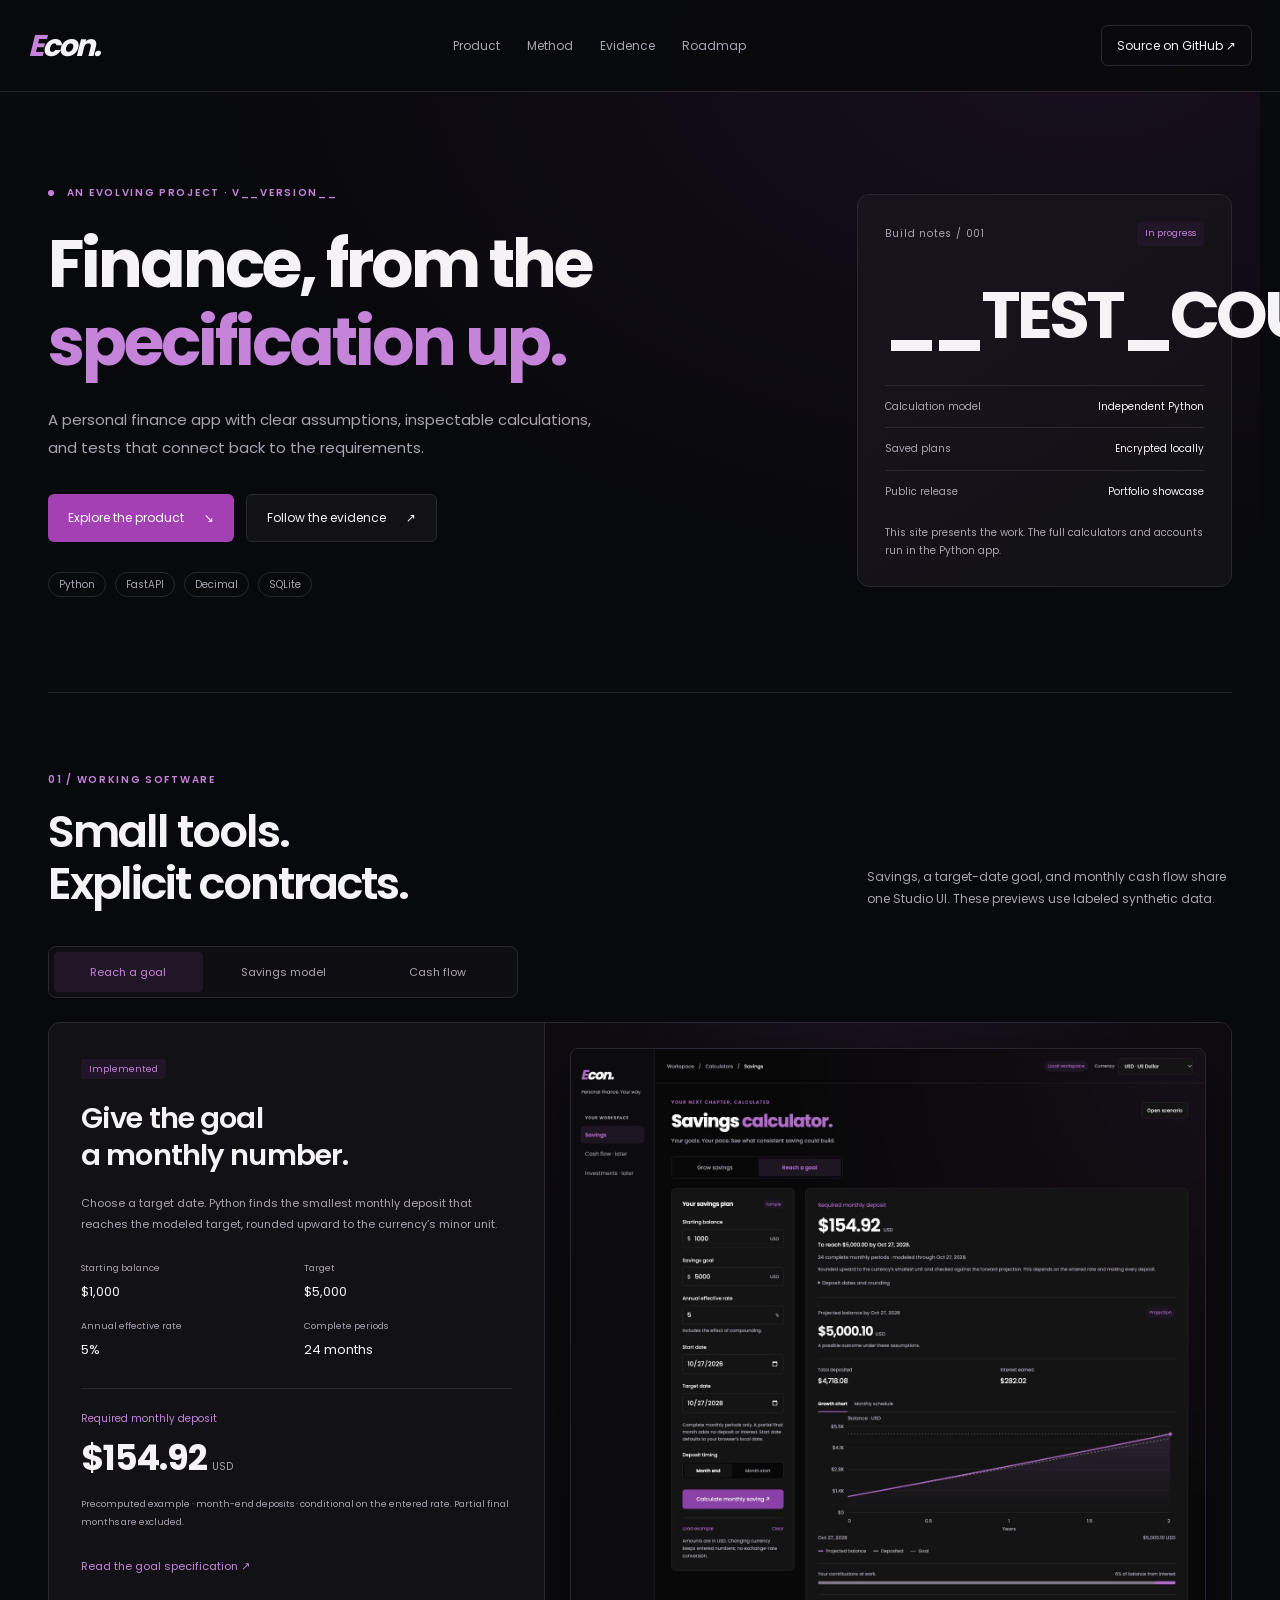
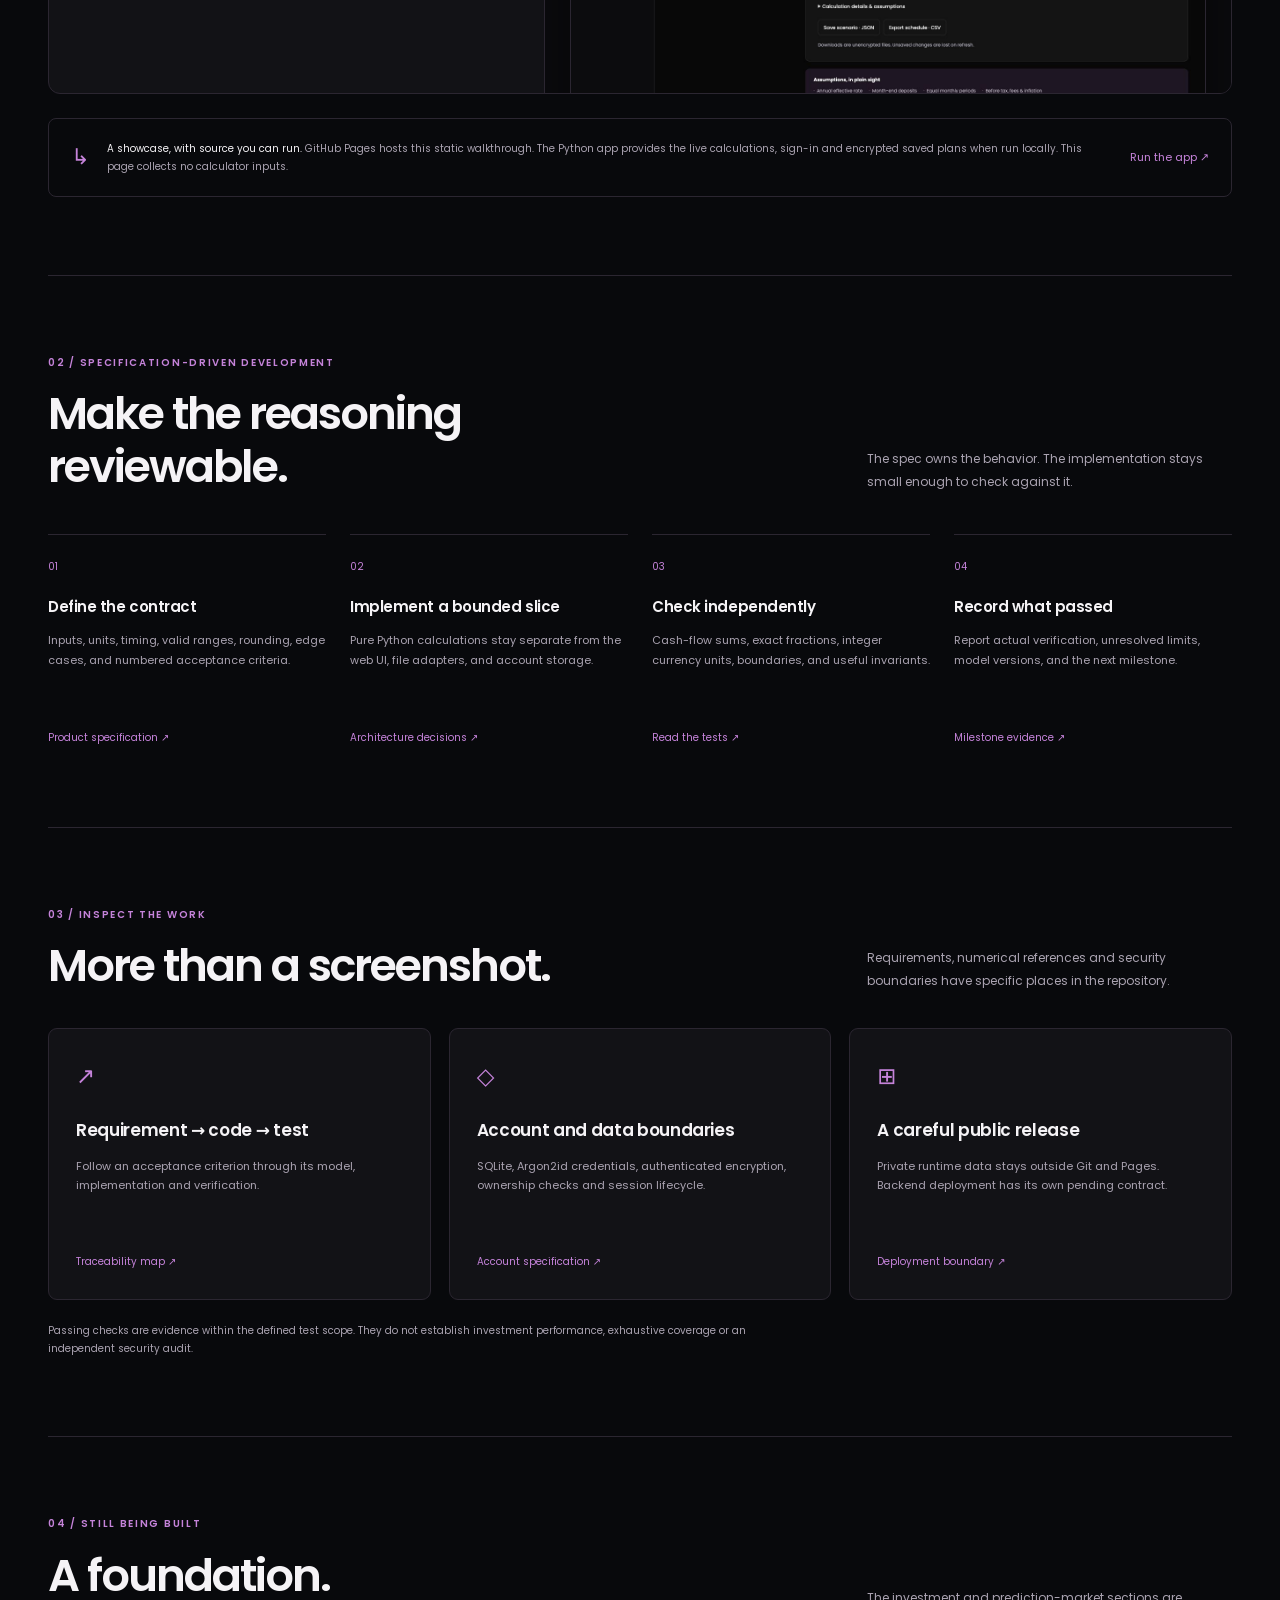
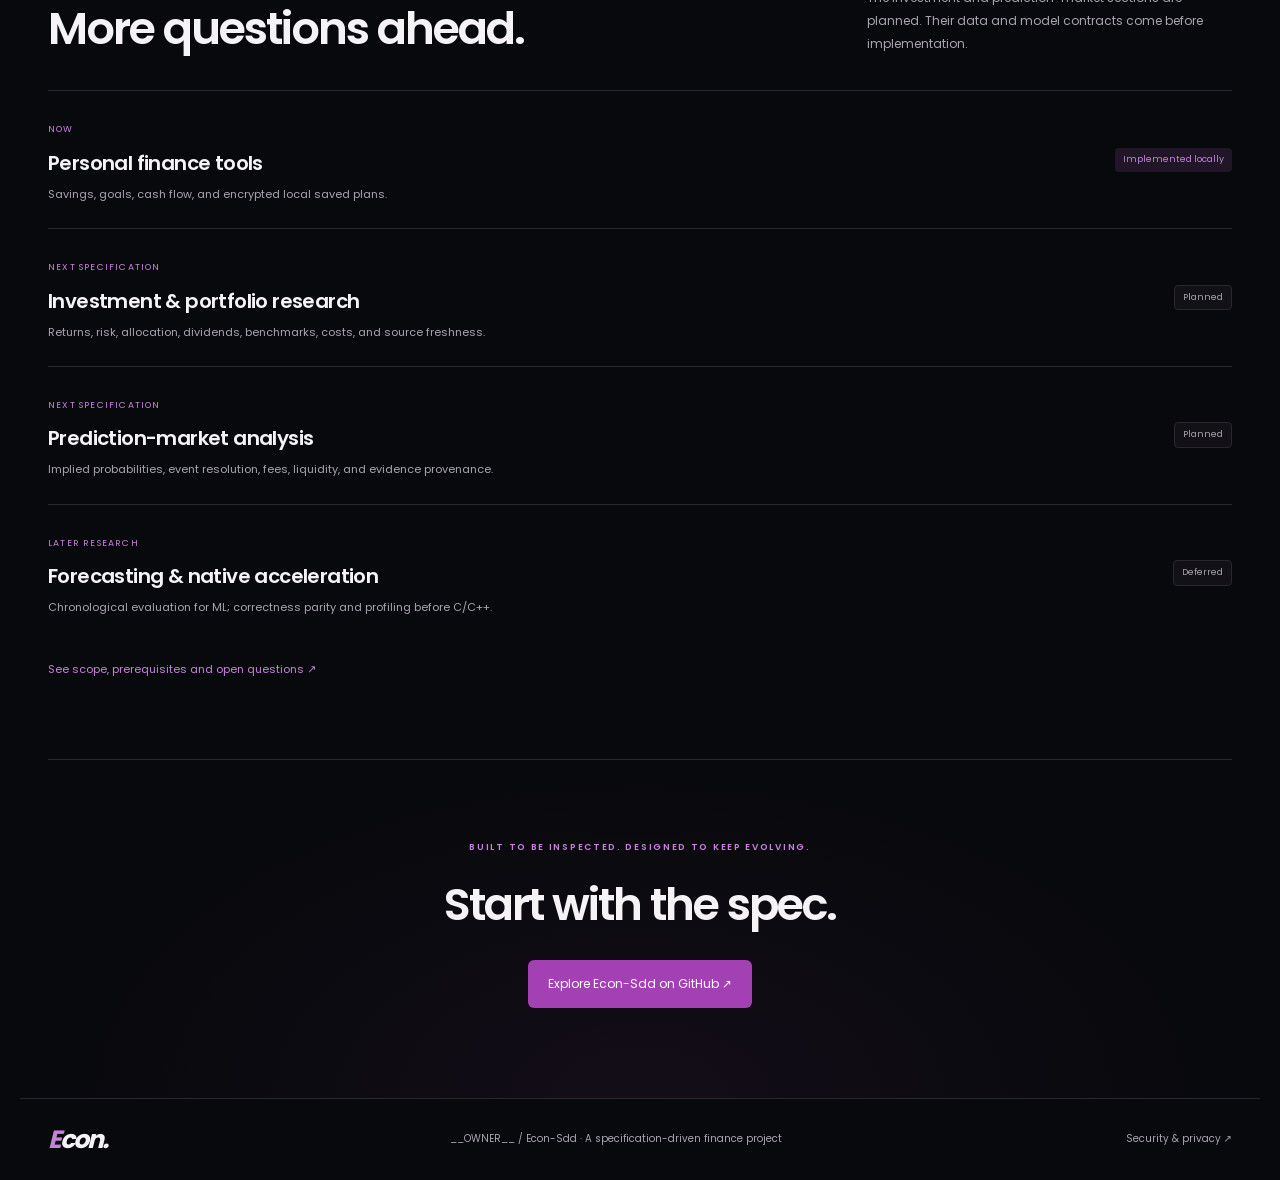
==== site/index.html @ fbc5bfc4 "Publish specification-driven finance app and Pages showcase" ====
<!doctype html>
<html lang="en">
<head>
<meta charset="utf-8"><meta name="viewport" content="width=device-width,initial-scale=1">
<meta name="description" content="Econ: a Python finance app built through specifications, independently checked calculations, and tested implementation.">
<meta name="theme-color" content="#08090c"><title>Econ · Finance, from the specification up</title>
<link rel="icon" href="assets/icon.svg" type="image/svg+xml"><link rel="stylesheet" href="assets/styles.css"><script src="assets/showcase.js" defer></script>
</head>
<body>
<a class="skip" href="#main">Skip to content</a>
<header class="topbar"><a class="brand" href="#" aria-label="Econ home"><span>E</span>con.</a><nav aria-label="Main navigation"><a href="#product">Product</a><a href="#method">Method</a><a href="#evidence">Evidence</a><a href="#roadmap">Roadmap</a></nav><a class="source-link" href="__REPOSITORY_URL__">Source on GitHub <span aria-hidden="true">↗</span></a></header>
<main id="main">
<section class="hero" aria-labelledby="hero-title"><div class="hero-copy"><p class="eyebrow"><span class="live-dot" aria-hidden="true"></span> An evolving project · v__VERSION__</p><h1>Finance, from the<br><em>specification up.</em></h1><p class="intro">A personal finance app with clear assumptions, inspectable calculations, and tests that connect back to the requirements.</p><div class="hero-actions"><a class="button primary" href="#product">Explore the product <span aria-hidden="true">↘</span></a><a class="button secondary" href="__REPOSITORY_URL__/blob/main/docs/traceability.md">Follow the evidence <span aria-hidden="true">↗</span></a></div><div class="stack" aria-label="Technology stack"><span>Python</span><span>FastAPI</span><span>Decimal</span><span>SQLite</span></div></div><aside class="build-card" aria-label="Build overview"><div class="card-top"><span class="small-label">Build notes / 001</span><span class="tag">In progress</span></div><div class="build-stat"><strong>__TEST_COUNT__</strong><span>passing checks<br>in this build</span></div><div class="build-line"><span>Calculation model</span><strong>Independent Python</strong></div><div class="build-line"><span>Saved plans</span><strong>Encrypted locally</strong></div><div class="build-line"><span>Public release</span><strong>Portfolio showcase</strong></div><p>This site presents the work. The full calculators and accounts run in the Python app.</p></aside></section>
<section id="product" class="section product" aria-labelledby="product-title"><div class="section-heading"><div><p class="eyebrow">01 / Working software</p><h2 id="product-title">Small tools.<br>Explicit contracts.</h2></div><p>Savings, a target-date goal, and monthly cash flow share one Studio UI. These previews use labeled synthetic data.</p></div><div class="product-tabs" role="tablist" aria-label="Calculator previews"><button role="tab" id="tab-goal" aria-selected="true" aria-controls="panel-goal" tabindex="0">Reach a goal</button><button role="tab" id="tab-savings" aria-selected="false" aria-controls="panel-savings" tabindex="-1">Savings model</button><button role="tab" id="tab-cash" aria-selected="false" aria-controls="panel-cash" tabindex="-1">Cash flow</button></div>
<div class="preview-panel" id="panel-goal" role="tabpanel" aria-labelledby="tab-goal"><div class="preview-copy"><span class="tag">Implemented</span><h3>Give the goal<br>a monthly number.</h3><p>Choose a target date. Python finds the smallest monthly deposit that reaches the modeled target, rounded upward to the currency’s minor unit.</p><dl class="example-grid"><div><dt>Starting balance</dt><dd>$1,000</dd></div><div><dt>Target</dt><dd>$5,000</dd></div><div><dt>Annual effective rate</dt><dd>5%</dd></div><div><dt>Complete periods</dt><dd>24 months</dd></div></dl><div class="example-result"><span>Required monthly deposit</span><strong>$154.92 <small>USD</small></strong></div><p class="caption">Precomputed example · month-end deposits · conditional on the entered rate. Partial final months are excluded.</p><a class="text-link" href="__REPOSITORY_URL__/blob/main/docs/goal-spec.md">Read the goal specification ↗</a></div><a class="preview-image" href="assets/goal.png" aria-label="Open the full savings goal screenshot"><img src="assets/goal.png" alt="The implemented Studio savings-goal calculator showing a synthetic $5,000 target and $154.92 monthly deposit" width="1440" height="1574" fetchpriority="high"></a></div>
<div class="preview-panel" id="panel-savings" role="tabpanel" aria-labelledby="tab-savings" hidden><div class="preview-copy"><span class="tag">Implemented</span><h3>The arithmetic<br>comes first.</h3><p>Starting capital and fixed monthly deposits grow under an explicit annual-effective rate convention. Timing, currency precision, and rounding are part of the contract.</p><dl class="example-grid"><div><dt>Starting balance</dt><dd>$1,000</dd></div><div><dt>Monthly deposit</dt><dd>$100</dd></div><div><dt>Annual effective rate</dt><dd>5%</dd></div><div><dt>Duration</dt><dd>12 months</dd></div></dl><div class="example-result"><span>Modeled ending balance</span><strong>$2,277.26 <small>USD</small></strong></div><p class="caption">Precomputed example · month-end deposits · before tax, fees and inflation. An independent cash-flow sum checks the result.</p><a class="text-link" href="__REPOSITORY_URL__/blob/main/docs/math-spec.md">Inspect the model and references ↗</a></div><div class="formula-card" aria-label="Savings model walkthrough"><p class="small-label">SAV-M01 / Annual effective rate</p><div class="formula">i = (1 + R/100)<sup>1/12</sup> − 1</div><p>Convert the annual rate to an effective monthly rate.</p><div class="formula">B<sub>m</sub> = B<sub>m−1</sub>(1 + i) + C</div><p>Accrue interest, then add a month-end contribution.</p><div class="formula-details"><span>Opening balance → monthly accrual → deposit → closing balance</span><strong>Decimal arithmetic · local precision context</strong></div></div></div>
<div class="preview-panel" id="panel-cash" role="tabpanel" aria-labelledby="tab-cash" hidden><div class="preview-copy"><span class="tag">Implemented</span><h3>See what comes in.<br>Know what is left.</h3><p>Editable monthly categories make income, spending, and the surplus or shortfall visible together. Transfers between your own accounts are excluded.</p><dl class="example-grid"><div><dt>Monthly income</dt><dd>$4,500</dd></div><div><dt>Monthly expenses</dt><dd>$3,000</dd></div></dl><div class="example-result"><span>Left before savings allocations</span><strong>$1,500.00 <small>USD</small></strong></div><p class="caption">Precomputed example · monthly totals · no daily cash timing. Zero income leaves the spending ratio undefined.</p><a class="text-link" href="__REPOSITORY_URL__/blob/main/docs/cash-flow-spec.md">Read the cash flow contract ↗</a></div><a class="preview-image" href="assets/cash-flow.png" aria-label="Open the full cash flow screenshot"><img src="assets/cash-flow.png" alt="The working cash flow calculator with synthetic income, expense categories and a $1,500 monthly surplus" width="1440" height="1430" loading="lazy"></a></div>
<div class="site-boundary"><span aria-hidden="true">↳</span><p><strong>A showcase, with source you can run.</strong> GitHub Pages hosts this static walkthrough. The Python app provides the live calculations, sign-in and encrypted saved plans when run locally. This page collects no calculator inputs.</p><a href="__REPOSITORY_URL__#run-locally">Run the app ↗</a></div></section>
<section id="method" class="section" aria-labelledby="method-title"><div class="section-heading"><div><p class="eyebrow">02 / Specification-driven development</p><h2 id="method-title">Make the reasoning<br>reviewable.</h2></div><p>The spec owns the behavior. The implementation stays small enough to check against it.</p></div><ol class="method-grid"><li><span>01</span><h3>Define the contract</h3><p>Inputs, units, timing, valid ranges, rounding, edge cases, and numbered acceptance criteria.</p><a href="__REPOSITORY_URL__/blob/main/docs/product-spec.md">Product specification ↗</a></li><li><span>02</span><h3>Implement a bounded slice</h3><p>Pure Python calculations stay separate from the web UI, file adapters, and account storage.</p><a href="__REPOSITORY_URL__/blob/main/docs/architecture.md">Architecture decisions ↗</a></li><li><span>03</span><h3>Check independently</h3><p>Cash-flow sums, exact fractions, integer currency units, boundaries, and useful invariants.</p><a href="__REPOSITORY_URL__/tree/main/tests">Read the tests ↗</a></li><li><span>04</span><h3>Record what passed</h3><p>Report actual verification, unresolved limits, model versions, and the next milestone.</p><a href="__REPOSITORY_URL__/blob/main/docs/plan.md">Milestone evidence ↗</a></li></ol></section>
<section id="evidence" class="section evidence" aria-labelledby="evidence-title"><div class="section-heading"><div><p class="eyebrow">03 / Inspect the work</p><h2 id="evidence-title">More than a screenshot.</h2></div><p>Requirements, numerical references and security boundaries have specific places in the repository.</p></div><div class="evidence-grid"><a href="__REPOSITORY_URL__/blob/main/docs/traceability.md"><span class="evidence-icon">↗</span><h3>Requirement → code → test</h3><p>Follow an acceptance criterion through its model, implementation and verification.</p><span class="text-link">Traceability map ↗</span></a><a href="__REPOSITORY_URL__/blob/main/docs/account-spec.md"><span class="evidence-icon">◇</span><h3>Account and data boundaries</h3><p>SQLite, Argon2id credentials, authenticated encryption, ownership checks and session lifecycle.</p><span class="text-link">Account specification ↗</span></a><a href="__REPOSITORY_URL__/blob/main/docs/deployment.md"><span class="evidence-icon">⊞</span><h3>A careful public release</h3><p>Private runtime data stays outside Git and Pages. Backend deployment has its own pending contract.</p><span class="text-link">Deployment boundary ↗</span></a></div><p class="evidence-note">Passing checks are evidence within the defined test scope. They do not establish investment performance, exhaustive coverage or an independent security audit.</p></section>
<section id="roadmap" class="section" aria-labelledby="roadmap-title"><div class="section-heading"><div><p class="eyebrow">04 / Still being built</p><h2 id="roadmap-title">A foundation.<br>More questions ahead.</h2></div><p>The investment and prediction-market sections are planned. Their data and model contracts come before implementation.</p></div><div class="roadmap"><article><div><span class="phase">Now</span><h3>Personal finance tools</h3><p>Savings, goals, cash flow, and encrypted local saved plans.</p></div><span class="tag">Implemented locally</span></article><article><div><span class="phase">Next specification</span><h3>Investment & portfolio research</h3><p>Returns, risk, allocation, dividends, benchmarks, costs, and source freshness.</p></div><span class="tag planned">Planned</span></article><article><div><span class="phase">Next specification</span><h3>Prediction-market analysis</h3><p>Implied probabilities, event resolution, fees, liquidity, and evidence provenance.</p></div><span class="tag planned">Planned</span></article><article><div><span class="phase">Later research</span><h3>Forecasting & native acceleration</h3><p>Chronological evaluation for ML; correctness parity and profiling before C/C++.</p></div><span class="tag planned">Deferred</span></article></div><a class="text-link roadmap-link" href="__REPOSITORY_URL__/blob/main/docs/roadmap.md">See scope, prerequisites and open questions ↗</a></section>
<section class="closing"><p class="eyebrow">Built to be inspected. Designed to keep evolving.</p><h2>Start with the spec.</h2><a class="button primary" href="__REPOSITORY_URL__">Explore Econ-Sdd on GitHub ↗</a></section>
</main><footer><a class="brand" href="#"><span>E</span>con.</a><p>__OWNER__ / Econ-Sdd · A specification-driven finance project</p><a href="__REPOSITORY_URL__/blob/main/SECURITY.md">Security & privacy ↗</a></footer>
</body></html>
---- site/assets/styles.css ----
@font-face{font-family:Poppins;src:url('fonts/Poppins-400.ttf') format('truetype');font-weight:400;font-display:swap}@font-face{font-family:Poppins;src:url('fonts/Poppins-600.ttf') format('truetype');font-weight:600;font-display:swap}@font-face{font-family:Poppins;src:url('fonts/Poppins-700.ttf') format('truetype');font-weight:700;font-display:swap}
:root{color-scheme:dark;--bg:#08090c;--panel:#121216;--ink:#f5f3f6;--muted:#aaa3b1;--line:#2b2631;--accent:#c583da;--soft:#211627;--action:#a240b4}*{box-sizing:border-box}html{scroll-behavior:smooth;scroll-padding-top:100px}body{margin:0;background:var(--bg);color:var(--ink);font-family:Poppins,system-ui,sans-serif;font-size:14px;line-height:1.75}a{color:inherit;text-decoration:none}button{font:inherit}a:focus-visible,button:focus-visible{outline:3px solid var(--accent);outline-offset:6px}button,a{touch-action:manipulation}.skip{position:absolute;left:15px;top:-100px;background:var(--accent);color:#120d15;padding:10px;z-index:9}.skip:focus{top:12px}h1,h2,h3,p{margin-top:0}h1,h2,h3{line-height:1.18;letter-spacing:-.045em}h1{font-size:clamp(45px,5.2vw,76px);margin-bottom:24px;max-width:820px}h1 em{font-style:normal;color:var(--accent)}h2{font-size:clamp(34px,3.5vw,48px);margin-bottom:0;font-weight:600}h3{font-size:22px;font-weight:600;letter-spacing:-.03em}.topbar{height:92px;padding:0 max(28px,calc((100vw - 1240px)/2));display:flex;align-items:center;justify-content:space-between;gap:30px;border-bottom:1px solid var(--line);background:#08090ce8}.brand{font-size:30px;font-weight:700;letter-spacing:-2px;font-style:italic;line-height:1}.brand>span{color:var(--accent)}nav{display:flex;gap:27px;font-size:12px;color:var(--muted)}nav a:hover,.text-link:hover,.source-link:hover{color:var(--accent)}.source-link{font-size:12px;border:1px solid var(--line);padding:9px 15px;border-radius:7px;white-space:nowrap}main,footer{max-width:1240px;margin:auto}main{padding:0 28px}.hero{padding:92px 0 95px;display:grid;grid-template-columns:minmax(0,1.7fr) minmax(280px,.85fr);gap:60px;align-items:center;position:relative}.hero:before{content:'';position:absolute;inset:-100px -28px 0;z-index:-1;background:radial-gradient(ellipse at 86% 8%,#963da71c,transparent 60%)}.eyebrow{font-size:10px;font-weight:600;letter-spacing:1.7px;text-transform:uppercase;color:var(--accent);margin-bottom:23px}.live-dot{width:6px;height:6px;display:inline-block;background:var(--accent);border-radius:100%;margin-right:9px;vertical-align:middle}.intro{font-size:15px;color:var(--muted);max-width:575px;line-height:1.9;margin-bottom:31px}.hero-actions{display:flex;gap:12px;flex-wrap:wrap}.button{display:inline-flex;gap:20px;justify-content:space-between;align-items:center;border-radius:6px;padding:12px 20px;font-size:12px;min-height:48px}.primary{background:var(--action);color:#fff}.primary:hover{background:#b04bc1}.secondary{background:var(--panel);border:1px solid var(--line)}.stack{display:flex;gap:9px;flex-wrap:wrap;margin-top:30px}.stack span{font-size:10px;color:var(--muted);padding:3px 10px;border:1px solid var(--line);border-radius:20px}.build-card{background:linear-gradient(145deg,#18131c,var(--panel));border:1px solid var(--line);border-radius:12px;padding:27px}.card-top{display:flex;justify-content:space-between;gap:12px;align-items:center}.small-label{font-size:10px;letter-spacing:.8px;color:var(--muted)}.tag{font-size:9px;color:var(--accent);background:var(--soft);padding:4px 8px;border-radius:4px;white-space:nowrap}.build-stat{padding:30px 0;display:flex;gap:18px;align-items:center}.build-stat>strong{font-size:66px;letter-spacing:-4px;line-height:1.2}.build-stat>span{font-size:11px;color:var(--muted);line-height:1.8}.build-line{display:flex;justify-content:space-between;gap:12px;font-size:10px;border-top:1px solid var(--line);padding:12px 0}.build-line span{color:var(--muted)}.build-line strong{font-weight:400;text-align:right}.build-card>p{font-size:10px;color:var(--muted);margin:12px 0 0}.section{padding:78px 0;border-top:1px solid var(--line)}.section-heading{display:flex;justify-content:space-between;gap:40px;align-items:flex-end;margin-bottom:35px}.section-heading>.eyebrow{margin:0}.section-heading>p{max-width:365px;color:var(--muted);font-size:12px;margin:0;line-height:1.9}.section-heading .eyebrow{margin-bottom:17px}.product-tabs{display:flex;gap:6px;padding:5px;background:#0e0e12;border:1px solid var(--line);border-radius:8px;max-width:470px;margin-bottom:24px}.product-tabs button{flex:1;white-space:nowrap;background:none;border:0;color:var(--muted);font-size:11px;padding:10px 12px;border-radius:4px;cursor:pointer;min-height:40px}.product-tabs button[aria-selected=true]{background:var(--soft);color:var(--accent)}[hidden]{display:none!important}.preview-panel{display:grid;grid-template-columns:minmax(0,.9fr) minmax(0,1.25fr);border:1px solid var(--line);border-radius:12px;background:var(--panel);overflow:hidden}.preview-copy{padding:32px}.preview-copy>h3{font-size:29px;margin:20px 0 18px;line-height:1.3}.preview-copy>p{font-size:11px;color:var(--muted);line-height:1.9}.example-grid{display:grid;grid-template-columns:1fr 1fr;gap:16px;margin:26px 0}.example-grid dt{font-size:9px;color:var(--muted);margin-bottom:4px}.example-grid dd{font-size:13px;margin:0}.example-result{border-top:1px solid var(--line);padding-top:21px;margin-bottom:14px}.example-result>span{display:block;color:var(--accent);font-size:10px;margin-bottom:6px}.example-result strong{font-size:35px;letter-spacing:-1.2px;line-height:1.4}.example-result small{font-size:10px;color:var(--muted);font-weight:400;letter-spacing:0}.preview-copy .caption{font-size:9px;margin-bottom:22px}.text-link{font-size:11px;color:var(--accent)}.preview-image{display:flex;align-items:flex-start;justify-content:center;padding:25px 25px 0;background:radial-gradient(ellipse at 50% 0%,#7b368c20,transparent 85%),#0b0b0e;max-height:670px;overflow:hidden;border-left:1px solid var(--line)}.preview-image img{display:block;width:100%;height:auto;border:1px solid var(--line);border-radius:8px 8px 0 0;box-shadow:0 20px 60px #0008}.formula-card{align-self:stretch;padding:55px 35px;background:linear-gradient(160deg,#211627,#0c0d10);border-left:1px solid var(--line);display:flex;flex-direction:column;justify-content:center}.formula{font-family:ui-serif,Georgia,serif;font-size:30px;letter-spacing:-.5px;margin:28px 0 12px}.formula sup,.formula sub{font-size:17px}.formula-card>p{font-size:11px;color:var(--muted);max-width:310px}.formula-details{border-top:1px solid var(--line);margin-top:30px;padding-top:20px;font-size:10px;color:var(--muted)}.formula-details strong{display:block;color:var(--accent);font-weight:400;margin-top:10px}.site-boundary{display:flex;gap:18px;align-items:center;margin-top:24px;border:1px solid var(--line);border-radius:8px;padding:19px 22px}.site-boundary>span{font-size:22px;color:var(--accent)}.site-boundary p{font-size:10px;color:var(--muted);margin:0}.site-boundary p strong{color:var(--ink);font-weight:400}.site-boundary a{font-size:11px;color:var(--accent);white-space:nowrap;margin-left:auto}.method-grid{list-style:none;display:grid;grid-template-columns:repeat(4,minmax(0,1fr));gap:24px;padding:0;margin:40px 0 0}.method-grid li{border-top:1px solid var(--line);padding-top:18px}.method-grid li>span{font-size:10px;color:var(--accent)}.method-grid h3{font-size:15px;line-height:1.5;margin:18px 0 12px}.method-grid p{font-size:11px;color:var(--muted);line-height:1.85;min-height:83px}.method-grid a{font-size:10px;color:var(--accent)}.evidence-grid{display:grid;grid-template-columns:repeat(3,minmax(0,1fr));gap:18px}.evidence-grid>a{border:1px solid var(--line);background:var(--panel);border-radius:9px;padding:27px;transition:border-color .15s}.evidence-grid>a:hover{border-color:var(--accent)}.evidence-icon{font-size:23px;color:var(--accent)}.evidence-grid h3{font-size:17px;line-height:1.45;letter-spacing:-.02em;margin:22px 0 14px}.evidence-grid p{font-size:11px;color:var(--muted);min-height:80px}.evidence-grid .text-link{font-size:10px}.evidence-note{font-size:10px;color:var(--muted);line-height:1.8;margin:22px 0 0;max-width:700px}.roadmap article{display:flex;justify-content:space-between;gap:25px;align-items:center;border-top:1px solid var(--line);padding:24px 0}.phase{font-size:9px;text-transform:uppercase;letter-spacing:1.2px;color:var(--accent)}.roadmap h3{font-size:20px;margin:9px 0 8px;line-height:1.4}.roadmap p{font-size:11px;color:var(--muted);margin:0}.planned{color:var(--muted);background:var(--panel);border:1px solid var(--line)}.roadmap-link{display:inline-block;margin-top:19px}.closing{text-align:center;border-top:1px solid var(--line);padding:80px 0 90px;background:radial-gradient(ellipse at 50% 100%,#7d358f18,transparent 70%)}.closing h2{margin-bottom:28px}.closing .eyebrow{font-size:9px}footer{padding:28px;display:flex;align-items:center;justify-content:space-between;gap:20px;border-top:1px solid var(--line);font-size:10px;color:var(--muted)}footer .brand{font-size:25px;color:var(--ink)}footer p{margin:0}footer>a:last-child{font-size:10px}
@media(max-width:1000px){.hero{gap:28px;padding:70px 0}.hero-copy h1{font-size:54px}.build-card{padding:23px}.build-stat>strong{font-size:55px}.section{padding:60px 0}.method-grid{grid-template-columns:1fr 1fr;gap:30px}.method-grid p{min-height:0}.section-heading>p{max-width:300px}.preview-copy{padding:25px}.preview-image{padding:18px 18px 0}.preview-copy>h3{font-size:25px}.evidence-grid>a{padding:22px}.evidence-grid p{min-height:110px}nav{gap:18px}}
@media(max-width:720px){html{scroll-padding-top:25px}.topbar{height:auto;min-height:76px;flex-wrap:wrap;padding:20px;gap:20px}.brand{font-size:28px}.source-link{font-size:10px;margin-left:auto;padding:7px 12px}nav{order:3;width:100%;justify-content:space-between;gap:12px;font-size:11px}main{padding:0 20px}.hero{display:block;padding:57px 0}.hero-copy h1{font-size:46px;letter-spacing:-2px}.hero-copy .intro{font-size:13px}.hero-actions .button{font-size:11px;padding:12px 15px;gap:13px}.build-card{margin-top:40px;max-width:none}.build-stat{padding:22px 0}.build-stat>strong{font-size:58px}.build-line{font-size:11px}.build-card>p{font-size:11px}.section{padding:51px 0}.section-heading{display:block;margin-bottom:28px}.section-heading h2{font-size:34px}.section-heading>p{max-width:none;margin-top:22px;font-size:12px}.eyebrow{font-size:9px}.preview-panel{display:block}.preview-copy{padding:25px}.preview-copy>h3{font-size:29px}.preview-copy>p{font-size:12px}.preview-copy .caption{font-size:10px}.example-grid dt{font-size:10px}.example-grid dd{font-size:14px}.example-result strong{font-size:37px}.text-link{font-size:12px}.preview-image{border-left:0;border-top:1px solid var(--line);max-height:430px;padding:18px 18px 0}.formula-card{border-left:0;border-top:1px solid var(--line);padding:25px}.formula{font-size:28px}.site-boundary{flex-wrap:wrap;gap:10px;padding:18px}.site-boundary p{flex:1;min-width:210px;font-size:11px}.site-boundary a{margin:5px 0 0 28px;min-height:32px}.method-grid{gap:24px 20px}.method-grid h3{font-size:15px;min-height:45px}.method-grid p{font-size:11px}.method-grid a{font-size:10px}.evidence-grid{display:block}.evidence-grid>a{display:block;margin-bottom:15px;padding:23px}.evidence-grid p{min-height:0;font-size:12px}.evidence-grid h3{font-size:19px;margin-top:17px}.evidence-grid .text-link{font-size:11px}.evidence-note{font-size:10px}.roadmap article{align-items:flex-start;gap:14px}.roadmap article .tag{font-size:8px;margin-top:3px}.roadmap h3{font-size:18px}.roadmap p{font-size:11px}.roadmap article>div{min-width:0}.roadmap-link{font-size:11px}.closing{padding:60px 0}.closing h2{font-size:36px}footer{padding:25px 20px;flex-wrap:wrap;gap:18px}footer p{order:3;width:100%;font-size:9px}footer>a:last-child{margin-left:auto;font-size:10px}}
@media(prefers-reduced-motion:reduce){html{scroll-behavior:auto}*{transition:none!important}}
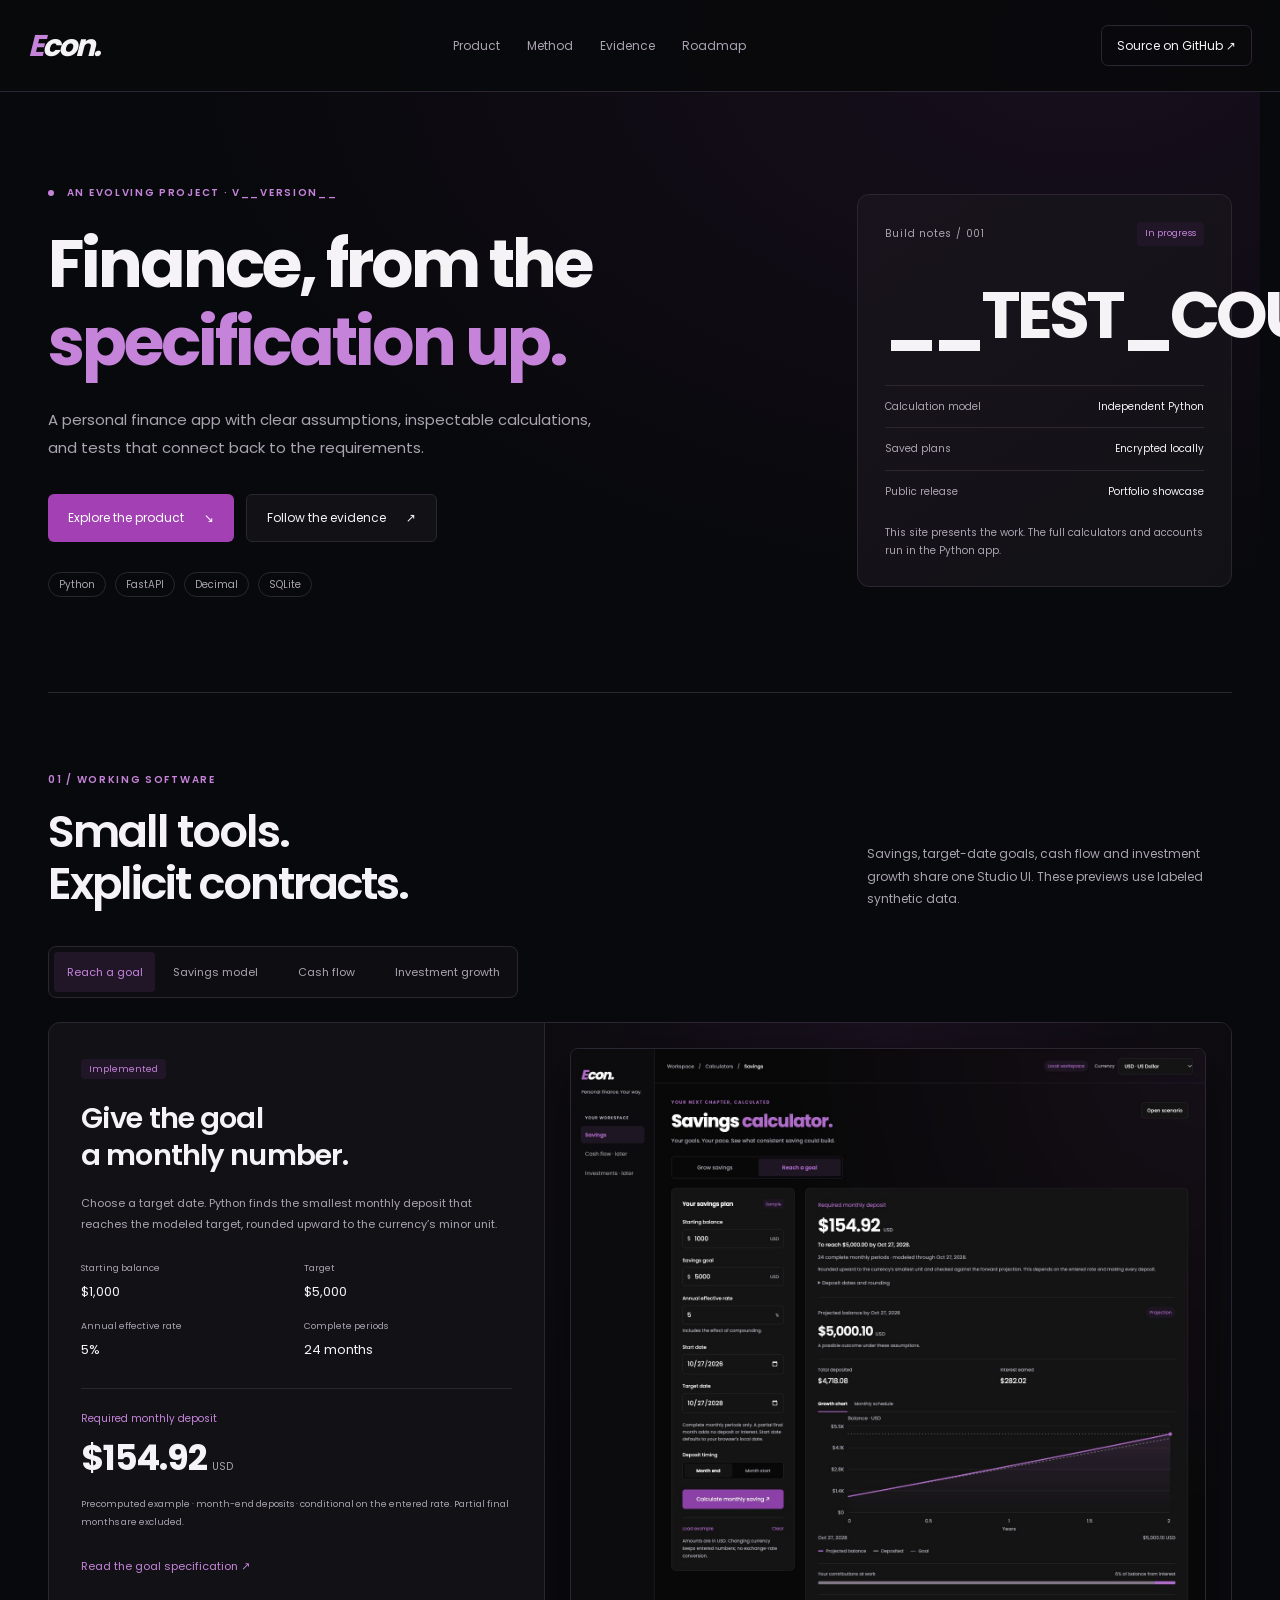
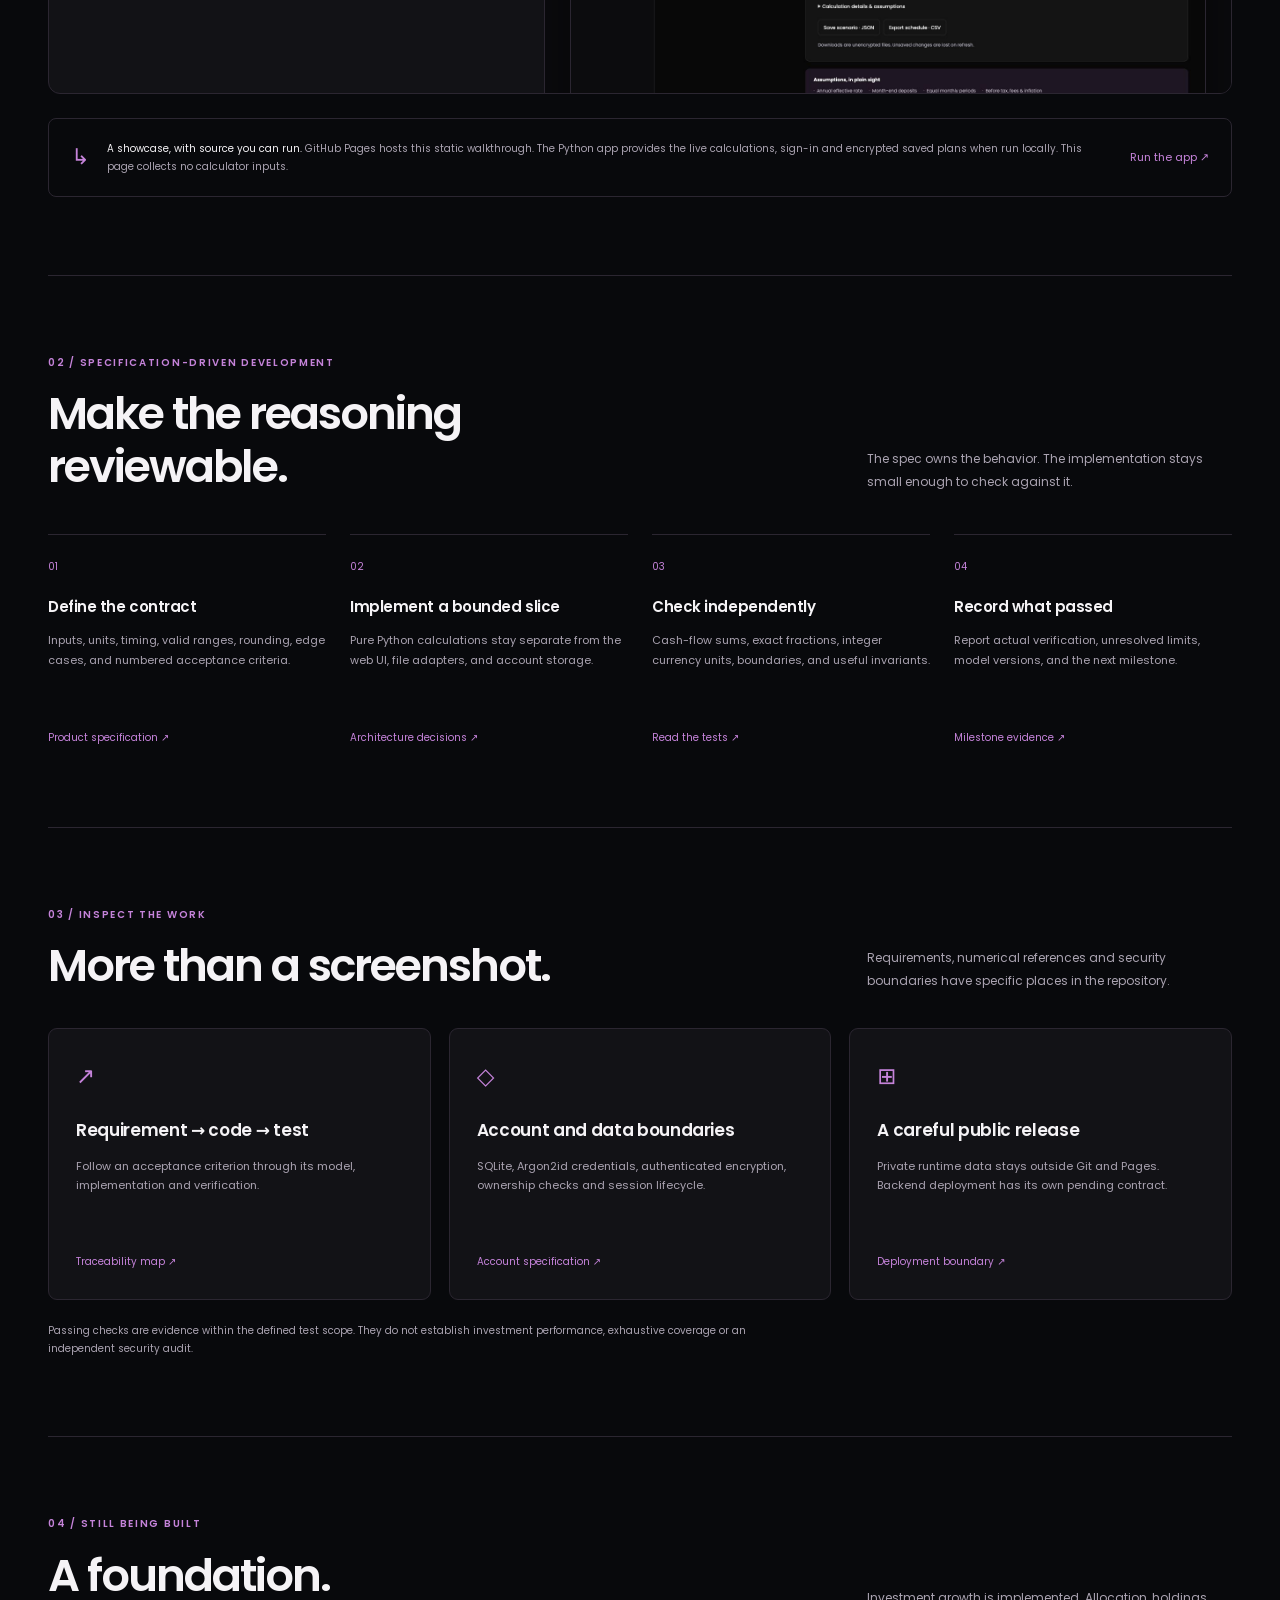
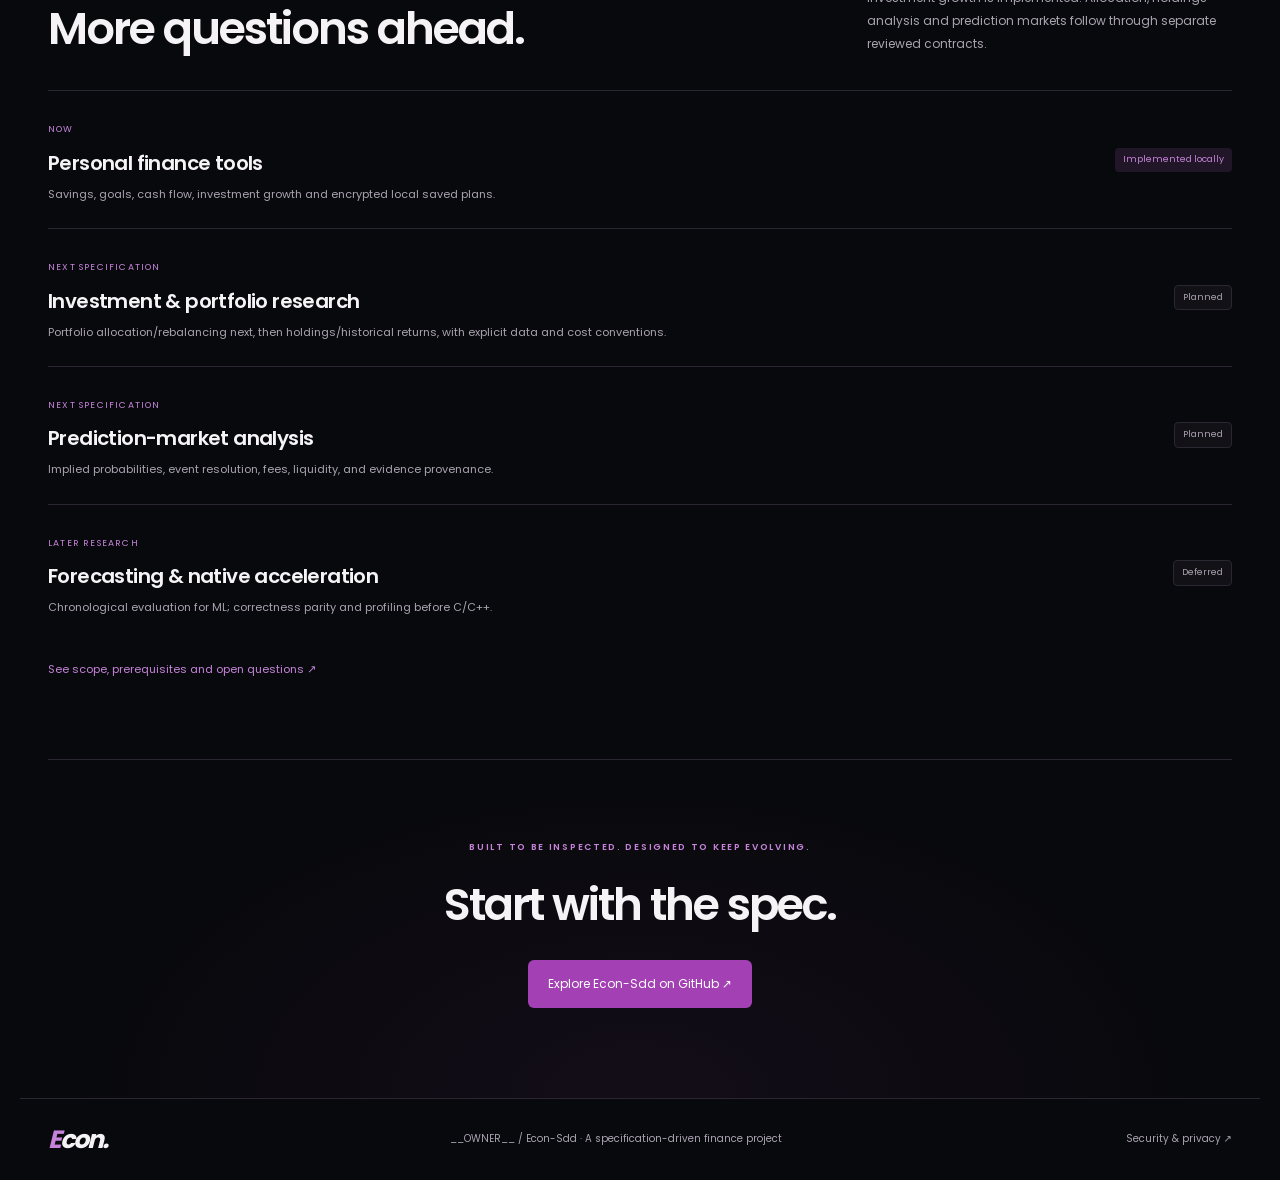
==== commit 9b74e6c9: "Add specified investment growth calculator and encrypted scenarios" ====
--- a/site/index.html
+++ b/site/index.html
@@ -11,14 +11,15 @@
 <header class="topbar"><a class="brand" href="#" aria-label="Econ home"><span>E</span>con.</a><nav aria-label="Main navigation"><a href="#product">Product</a><a href="#method">Method</a><a href="#evidence">Evidence</a><a href="#roadmap">Roadmap</a></nav><a class="source-link" href="__REPOSITORY_URL__">Source on GitHub <span aria-hidden="true">↗</span></a></header>
 <main id="main">
 <section class="hero" aria-labelledby="hero-title"><div class="hero-copy"><p class="eyebrow"><span class="live-dot" aria-hidden="true"></span> An evolving project · v__VERSION__</p><h1>Finance, from the<br><em>specification up.</em></h1><p class="intro">A personal finance app with clear assumptions, inspectable calculations, and tests that connect back to the requirements.</p><div class="hero-actions"><a class="button primary" href="#product">Explore the product <span aria-hidden="true">↘</span></a><a class="button secondary" href="__REPOSITORY_URL__/blob/main/docs/traceability.md">Follow the evidence <span aria-hidden="true">↗</span></a></div><div class="stack" aria-label="Technology stack"><span>Python</span><span>FastAPI</span><span>Decimal</span><span>SQLite</span></div></div><aside class="build-card" aria-label="Build overview"><div class="card-top"><span class="small-label">Build notes / 001</span><span class="tag">In progress</span></div><div class="build-stat"><strong>__TEST_COUNT__</strong><span>passing checks<br>in this build</span></div><div class="build-line"><span>Calculation model</span><strong>Independent Python</strong></div><div class="build-line"><span>Saved plans</span><strong>Encrypted locally</strong></div><div class="build-line"><span>Public release</span><strong>Portfolio showcase</strong></div><p>This site presents the work. The full calculators and accounts run in the Python app.</p></aside></section>
-<section id="product" class="section product" aria-labelledby="product-title"><div class="section-heading"><div><p class="eyebrow">01 / Working software</p><h2 id="product-title">Small tools.<br>Explicit contracts.</h2></div><p>Savings, a target-date goal, and monthly cash flow share one Studio UI. These previews use labeled synthetic data.</p></div><div class="product-tabs" role="tablist" aria-label="Calculator previews"><button role="tab" id="tab-goal" aria-selected="true" aria-controls="panel-goal" tabindex="0">Reach a goal</button><button role="tab" id="tab-savings" aria-selected="false" aria-controls="panel-savings" tabindex="-1">Savings model</button><button role="tab" id="tab-cash" aria-selected="false" aria-controls="panel-cash" tabindex="-1">Cash flow</button></div>
+<section id="product" class="section product" aria-labelledby="product-title"><div class="section-heading"><div><p class="eyebrow">01 / Working software</p><h2 id="product-title">Small tools.<br>Explicit contracts.</h2></div><p>Savings, target-date goals, cash flow and investment growth share one Studio UI. These previews use labeled synthetic data.</p></div><div class="product-tabs" role="tablist" aria-label="Calculator previews"><button role="tab" id="tab-goal" aria-selected="true" aria-controls="panel-goal" tabindex="0">Reach a goal</button><button role="tab" id="tab-savings" aria-selected="false" aria-controls="panel-savings" tabindex="-1">Savings model</button><button role="tab" id="tab-cash" aria-selected="false" aria-controls="panel-cash" tabindex="-1">Cash flow</button><button role="tab" id="tab-investments" aria-selected="false" aria-controls="panel-investments" tabindex="-1">Investment growth</button></div>
 <div class="preview-panel" id="panel-goal" role="tabpanel" aria-labelledby="tab-goal"><div class="preview-copy"><span class="tag">Implemented</span><h3>Give the goal<br>a monthly number.</h3><p>Choose a target date. Python finds the smallest monthly deposit that reaches the modeled target, rounded upward to the currency’s minor unit.</p><dl class="example-grid"><div><dt>Starting balance</dt><dd>$1,000</dd></div><div><dt>Target</dt><dd>$5,000</dd></div><div><dt>Annual effective rate</dt><dd>5%</dd></div><div><dt>Complete periods</dt><dd>24 months</dd></div></dl><div class="example-result"><span>Required monthly deposit</span><strong>$154.92 <small>USD</small></strong></div><p class="caption">Precomputed example · month-end deposits · conditional on the entered rate. Partial final months are excluded.</p><a class="text-link" href="__REPOSITORY_URL__/blob/main/docs/goal-spec.md">Read the goal specification ↗</a></div><a class="preview-image" href="assets/goal.png" aria-label="Open the full savings goal screenshot"><img src="assets/goal.png" alt="The implemented Studio savings-goal calculator showing a synthetic $5,000 target and $154.92 monthly deposit" width="1440" height="1574" fetchpriority="high"></a></div>
 <div class="preview-panel" id="panel-savings" role="tabpanel" aria-labelledby="tab-savings" hidden><div class="preview-copy"><span class="tag">Implemented</span><h3>The arithmetic<br>comes first.</h3><p>Starting capital and fixed monthly deposits grow under an explicit annual-effective rate convention. Timing, currency precision, and rounding are part of the contract.</p><dl class="example-grid"><div><dt>Starting balance</dt><dd>$1,000</dd></div><div><dt>Monthly deposit</dt><dd>$100</dd></div><div><dt>Annual effective rate</dt><dd>5%</dd></div><div><dt>Duration</dt><dd>12 months</dd></div></dl><div class="example-result"><span>Modeled ending balance</span><strong>$2,277.26 <small>USD</small></strong></div><p class="caption">Precomputed example · month-end deposits · before tax, fees and inflation. An independent cash-flow sum checks the result.</p><a class="text-link" href="__REPOSITORY_URL__/blob/main/docs/math-spec.md">Inspect the model and references ↗</a></div><div class="formula-card" aria-label="Savings model walkthrough"><p class="small-label">SAV-M01 / Annual effective rate</p><div class="formula">i = (1 + R/100)<sup>1/12</sup> − 1</div><p>Convert the annual rate to an effective monthly rate.</p><div class="formula">B<sub>m</sub> = B<sub>m−1</sub>(1 + i) + C</div><p>Accrue interest, then add a month-end contribution.</p><div class="formula-details"><span>Opening balance → monthly accrual → deposit → closing balance</span><strong>Decimal arithmetic · local precision context</strong></div></div></div>
 <div class="preview-panel" id="panel-cash" role="tabpanel" aria-labelledby="tab-cash" hidden><div class="preview-copy"><span class="tag">Implemented</span><h3>See what comes in.<br>Know what is left.</h3><p>Editable monthly categories make income, spending, and the surplus or shortfall visible together. Transfers between your own accounts are excluded.</p><dl class="example-grid"><div><dt>Monthly income</dt><dd>$4,500</dd></div><div><dt>Monthly expenses</dt><dd>$3,000</dd></div></dl><div class="example-result"><span>Left before savings allocations</span><strong>$1,500.00 <small>USD</small></strong></div><p class="caption">Precomputed example · monthly totals · no daily cash timing. Zero income leaves the spending ratio undefined.</p><a class="text-link" href="__REPOSITORY_URL__/blob/main/docs/cash-flow-spec.md">Read the cash flow contract ↗</a></div><a class="preview-image" href="assets/cash-flow.png" aria-label="Open the full cash flow screenshot"><img src="assets/cash-flow.png" alt="The working cash flow calculator with synthetic income, expense categories and a $1,500 monthly surplus" width="1440" height="1430" loading="lazy"></a></div>
+<div class="preview-panel" id="panel-investments" role="tabpanel" aria-labelledby="tab-investments" hidden><div class="preview-copy"><span class="tag">Implemented locally</span><h3>See what grows.<br>See what it costs.</h3><p>Manual total-return assumptions, fixed contributions, monthly portfolio fees and inflation share an inspectable Python contract.</p><dl class="example-grid"><div><dt>Initial investment</dt><dd>$10,000</dd></div><div><dt>Monthly contribution</dt><dd>$250</dd></div><div><dt>Gross annual effective return</dt><dd>5%</dd></div><div><dt>Duration</dt><dd>120 months</dd></div><div><dt>Annual nominal portfolio fee</dt><dd>0.5%, divided monthly</dd></div><div><dt>Annual effective inflation</dt><dd>2%</dd></div></dl><div class="example-result"><span>Nominal ending balance, after modeled fees</span><strong>$53,067.70 <small>USD</small></strong></div><p class="caption">Precomputed synthetic example · month-end contributions · before tax. Fees deducted: $1,495.46; fee impact on ending value: $1,812.04. Start-period purchasing power: $43,534.00. Constant assumptions, not a market forecast.</p><a class="text-link" href="__REPOSITORY_URL__/blob/main/docs/investment-spec.md">Read the investment contract ↗</a></div><a class="preview-image" href="assets/investments.png" aria-label="Open the investment growth screenshot"><img src="assets/investments.png" alt="Studio investment growth calculator with synthetic contributions, fees, inflation and a nominal $53,067.70 ending balance" width="1425" height="1674" loading="lazy"></a></div>
 <div class="site-boundary"><span aria-hidden="true">↳</span><p><strong>A showcase, with source you can run.</strong> GitHub Pages hosts this static walkthrough. The Python app provides the live calculations, sign-in and encrypted saved plans when run locally. This page collects no calculator inputs.</p><a href="__REPOSITORY_URL__#run-locally">Run the app ↗</a></div></section>
 <section id="method" class="section" aria-labelledby="method-title"><div class="section-heading"><div><p class="eyebrow">02 / Specification-driven development</p><h2 id="method-title">Make the reasoning<br>reviewable.</h2></div><p>The spec owns the behavior. The implementation stays small enough to check against it.</p></div><ol class="method-grid"><li><span>01</span><h3>Define the contract</h3><p>Inputs, units, timing, valid ranges, rounding, edge cases, and numbered acceptance criteria.</p><a href="__REPOSITORY_URL__/blob/main/docs/product-spec.md">Product specification ↗</a></li><li><span>02</span><h3>Implement a bounded slice</h3><p>Pure Python calculations stay separate from the web UI, file adapters, and account storage.</p><a href="__REPOSITORY_URL__/blob/main/docs/architecture.md">Architecture decisions ↗</a></li><li><span>03</span><h3>Check independently</h3><p>Cash-flow sums, exact fractions, integer currency units, boundaries, and useful invariants.</p><a href="__REPOSITORY_URL__/tree/main/tests">Read the tests ↗</a></li><li><span>04</span><h3>Record what passed</h3><p>Report actual verification, unresolved limits, model versions, and the next milestone.</p><a href="__REPOSITORY_URL__/blob/main/docs/plan.md">Milestone evidence ↗</a></li></ol></section>
 <section id="evidence" class="section evidence" aria-labelledby="evidence-title"><div class="section-heading"><div><p class="eyebrow">03 / Inspect the work</p><h2 id="evidence-title">More than a screenshot.</h2></div><p>Requirements, numerical references and security boundaries have specific places in the repository.</p></div><div class="evidence-grid"><a href="__REPOSITORY_URL__/blob/main/docs/traceability.md"><span class="evidence-icon">↗</span><h3>Requirement → code → test</h3><p>Follow an acceptance criterion through its model, implementation and verification.</p><span class="text-link">Traceability map ↗</span></a><a href="__REPOSITORY_URL__/blob/main/docs/account-spec.md"><span class="evidence-icon">◇</span><h3>Account and data boundaries</h3><p>SQLite, Argon2id credentials, authenticated encryption, ownership checks and session lifecycle.</p><span class="text-link">Account specification ↗</span></a><a href="__REPOSITORY_URL__/blob/main/docs/deployment.md"><span class="evidence-icon">⊞</span><h3>A careful public release</h3><p>Private runtime data stays outside Git and Pages. Backend deployment has its own pending contract.</p><span class="text-link">Deployment boundary ↗</span></a></div><p class="evidence-note">Passing checks are evidence within the defined test scope. They do not establish investment performance, exhaustive coverage or an independent security audit.</p></section>
-<section id="roadmap" class="section" aria-labelledby="roadmap-title"><div class="section-heading"><div><p class="eyebrow">04 / Still being built</p><h2 id="roadmap-title">A foundation.<br>More questions ahead.</h2></div><p>The investment and prediction-market sections are planned. Their data and model contracts come before implementation.</p></div><div class="roadmap"><article><div><span class="phase">Now</span><h3>Personal finance tools</h3><p>Savings, goals, cash flow, and encrypted local saved plans.</p></div><span class="tag">Implemented locally</span></article><article><div><span class="phase">Next specification</span><h3>Investment & portfolio research</h3><p>Returns, risk, allocation, dividends, benchmarks, costs, and source freshness.</p></div><span class="tag planned">Planned</span></article><article><div><span class="phase">Next specification</span><h3>Prediction-market analysis</h3><p>Implied probabilities, event resolution, fees, liquidity, and evidence provenance.</p></div><span class="tag planned">Planned</span></article><article><div><span class="phase">Later research</span><h3>Forecasting & native acceleration</h3><p>Chronological evaluation for ML; correctness parity and profiling before C/C++.</p></div><span class="tag planned">Deferred</span></article></div><a class="text-link roadmap-link" href="__REPOSITORY_URL__/blob/main/docs/roadmap.md">See scope, prerequisites and open questions ↗</a></section>
+<section id="roadmap" class="section" aria-labelledby="roadmap-title"><div class="section-heading"><div><p class="eyebrow">04 / Still being built</p><h2 id="roadmap-title">A foundation.<br>More questions ahead.</h2></div><p>Investment growth is implemented. Allocation, holdings analysis and prediction markets follow through separate reviewed contracts.</p></div><div class="roadmap"><article><div><span class="phase">Now</span><h3>Personal finance tools</h3><p>Savings, goals, cash flow, investment growth and encrypted local saved plans.</p></div><span class="tag">Implemented locally</span></article><article><div><span class="phase">Next specification</span><h3>Investment & portfolio research</h3><p>Portfolio allocation/rebalancing next, then holdings/historical returns, with explicit data and cost conventions.</p></div><span class="tag planned">Planned</span></article><article><div><span class="phase">Next specification</span><h3>Prediction-market analysis</h3><p>Implied probabilities, event resolution, fees, liquidity, and evidence provenance.</p></div><span class="tag planned">Planned</span></article><article><div><span class="phase">Later research</span><h3>Forecasting & native acceleration</h3><p>Chronological evaluation for ML; correctness parity and profiling before C/C++.</p></div><span class="tag planned">Deferred</span></article></div><a class="text-link roadmap-link" href="__REPOSITORY_URL__/blob/main/docs/roadmap.md">See scope, prerequisites and open questions ↗</a></section>
 <section class="closing"><p class="eyebrow">Built to be inspected. Designed to keep evolving.</p><h2>Start with the spec.</h2><a class="button primary" href="__REPOSITORY_URL__">Explore Econ-Sdd on GitHub ↗</a></section>
 </main><footer><a class="brand" href="#"><span>E</span>con.</a><p>__OWNER__ / Econ-Sdd · A specification-driven finance project</p><a href="__REPOSITORY_URL__/blob/main/SECURITY.md">Security & privacy ↗</a></footer>
 </body></html>
--- a/site/assets/styles.css
+++ b/site/assets/styles.css
@@ -3,3 +3,5 @@
 @media(max-width:1000px){.hero{gap:28px;padding:70px 0}.hero-copy h1{font-size:54px}.build-card{padding:23px}.build-stat>strong{font-size:55px}.section{padding:60px 0}.method-grid{grid-template-columns:1fr 1fr;gap:30px}.method-grid p{min-height:0}.section-heading>p{max-width:300px}.preview-copy{padding:25px}.preview-image{padding:18px 18px 0}.preview-copy>h3{font-size:25px}.evidence-grid>a{padding:22px}.evidence-grid p{min-height:110px}nav{gap:18px}}
 @media(max-width:720px){html{scroll-padding-top:25px}.topbar{height:auto;min-height:76px;flex-wrap:wrap;padding:20px;gap:20px}.brand{font-size:28px}.source-link{font-size:10px;margin-left:auto;padding:7px 12px}nav{order:3;width:100%;justify-content:space-between;gap:12px;font-size:11px}main{padding:0 20px}.hero{display:block;padding:57px 0}.hero-copy h1{font-size:46px;letter-spacing:-2px}.hero-copy .intro{font-size:13px}.hero-actions .button{font-size:11px;padding:12px 15px;gap:13px}.build-card{margin-top:40px;max-width:none}.build-stat{padding:22px 0}.build-stat>strong{font-size:58px}.build-line{font-size:11px}.build-card>p{font-size:11px}.section{padding:51px 0}.section-heading{display:block;margin-bottom:28px}.section-heading h2{font-size:34px}.section-heading>p{max-width:none;margin-top:22px;font-size:12px}.eyebrow{font-size:9px}.preview-panel{display:block}.preview-copy{padding:25px}.preview-copy>h3{font-size:29px}.preview-copy>p{font-size:12px}.preview-copy .caption{font-size:10px}.example-grid dt{font-size:10px}.example-grid dd{font-size:14px}.example-result strong{font-size:37px}.text-link{font-size:12px}.preview-image{border-left:0;border-top:1px solid var(--line);max-height:430px;padding:18px 18px 0}.formula-card{border-left:0;border-top:1px solid var(--line);padding:25px}.formula{font-size:28px}.site-boundary{flex-wrap:wrap;gap:10px;padding:18px}.site-boundary p{flex:1;min-width:210px;font-size:11px}.site-boundary a{margin:5px 0 0 28px;min-height:32px}.method-grid{gap:24px 20px}.method-grid h3{font-size:15px;min-height:45px}.method-grid p{font-size:11px}.method-grid a{font-size:10px}.evidence-grid{display:block}.evidence-grid>a{display:block;margin-bottom:15px;padding:23px}.evidence-grid p{min-height:0;font-size:12px}.evidence-grid h3{font-size:19px;margin-top:17px}.evidence-grid .text-link{font-size:11px}.evidence-note{font-size:10px}.roadmap article{align-items:flex-start;gap:14px}.roadmap article .tag{font-size:8px;margin-top:3px}.roadmap h3{font-size:18px}.roadmap p{font-size:11px}.roadmap article>div{min-width:0}.roadmap-link{font-size:11px}.closing{padding:60px 0}.closing h2{font-size:36px}footer{padding:25px 20px;flex-wrap:wrap;gap:18px}footer p{order:3;width:100%;font-size:9px}footer>a:last-child{margin-left:auto;font-size:10px}}
 @media(prefers-reduced-motion:reduce){html{scroll-behavior:auto}*{transition:none!important}}
+@media(max-width:720px){.hero:before{left:-20px;right:-20px}}
+@media(max-width:720px){.product-tabs{display:grid;grid-template-columns:repeat(2,minmax(0,1fr));width:100%}.product-tabs button{min-width:0}}
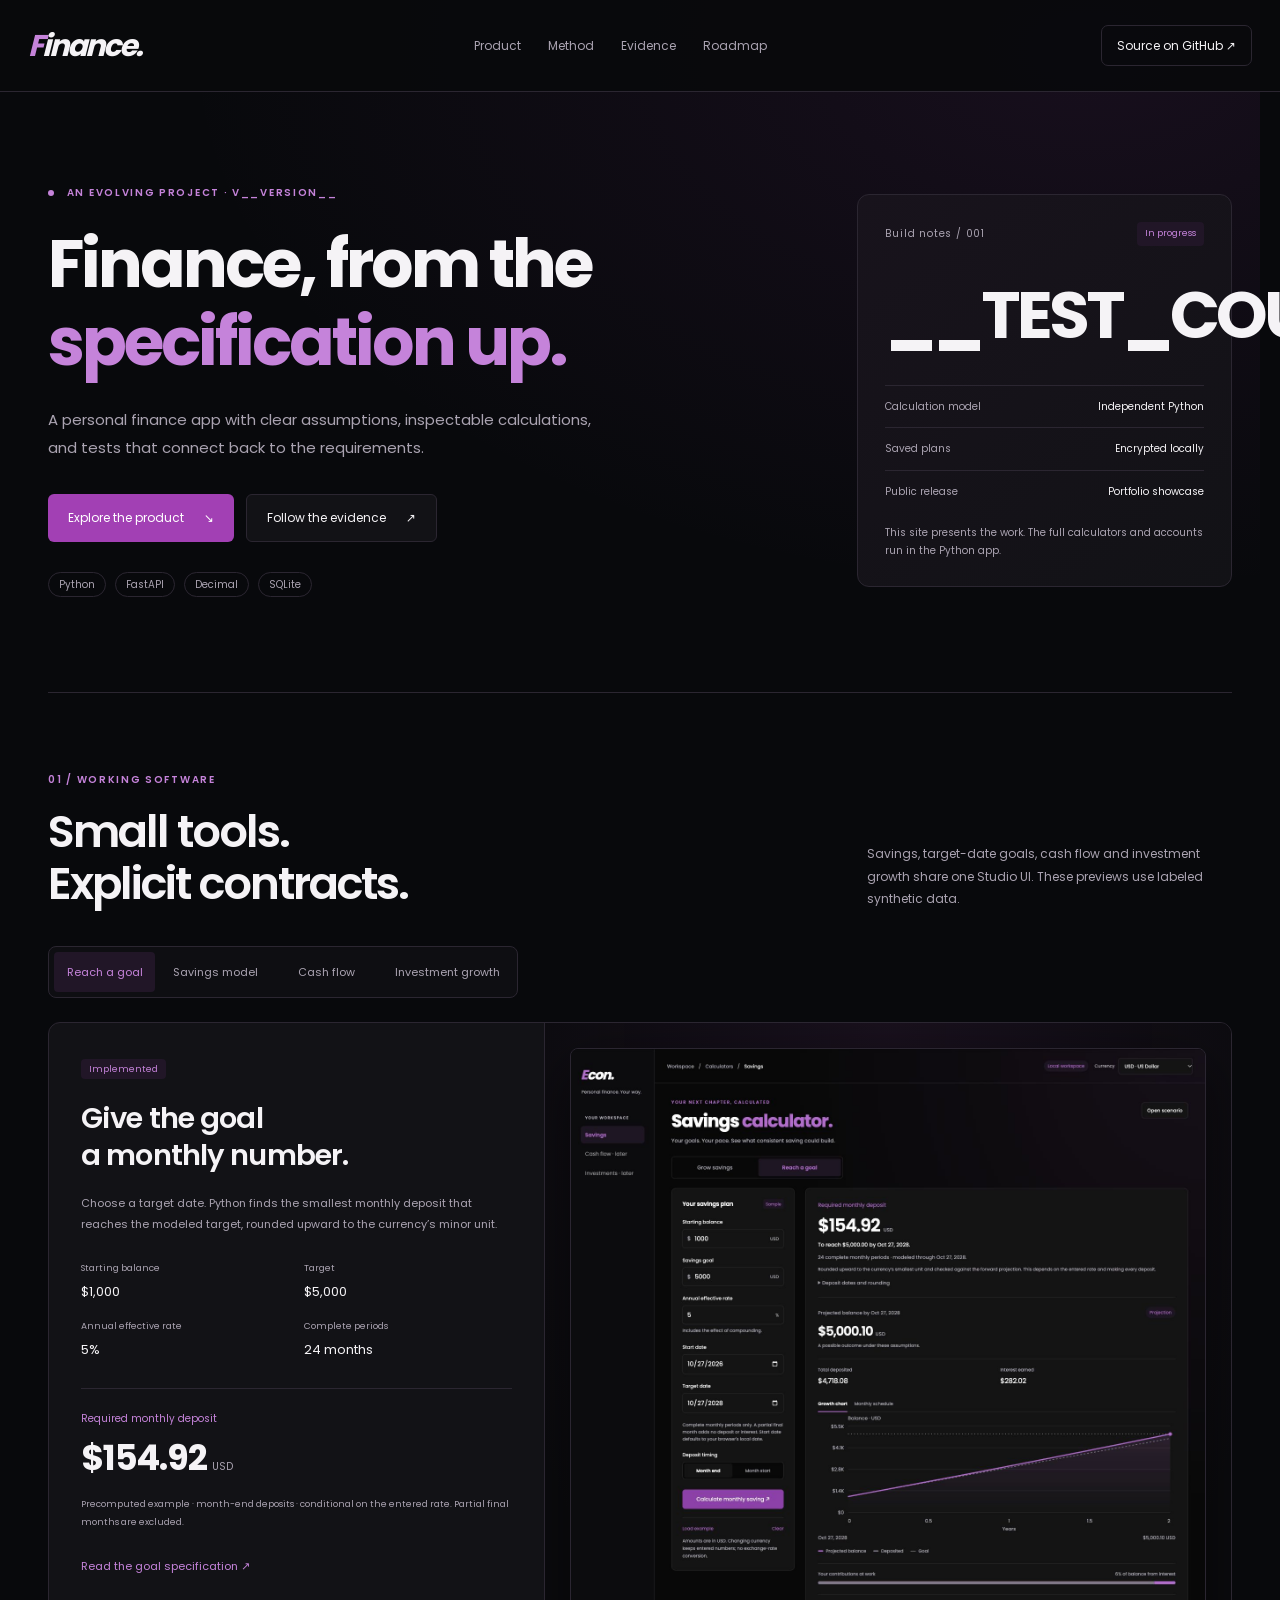
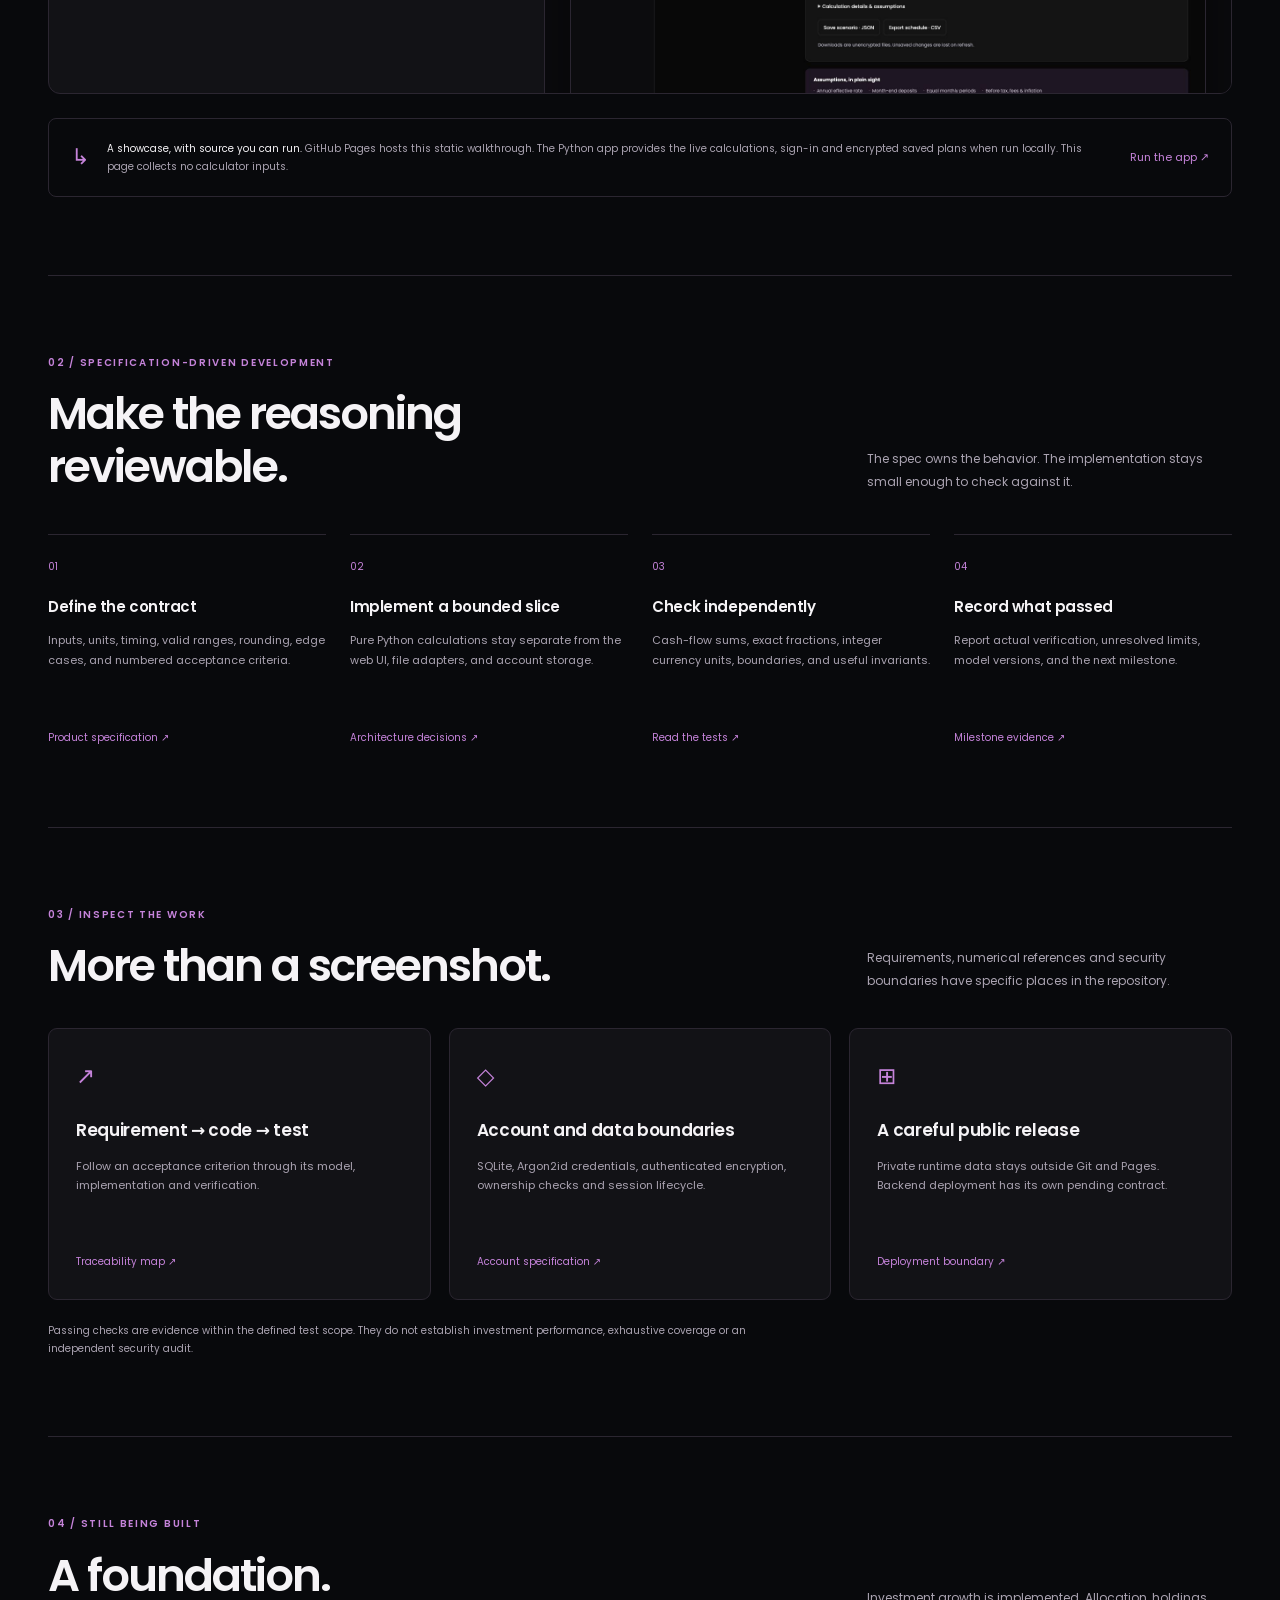
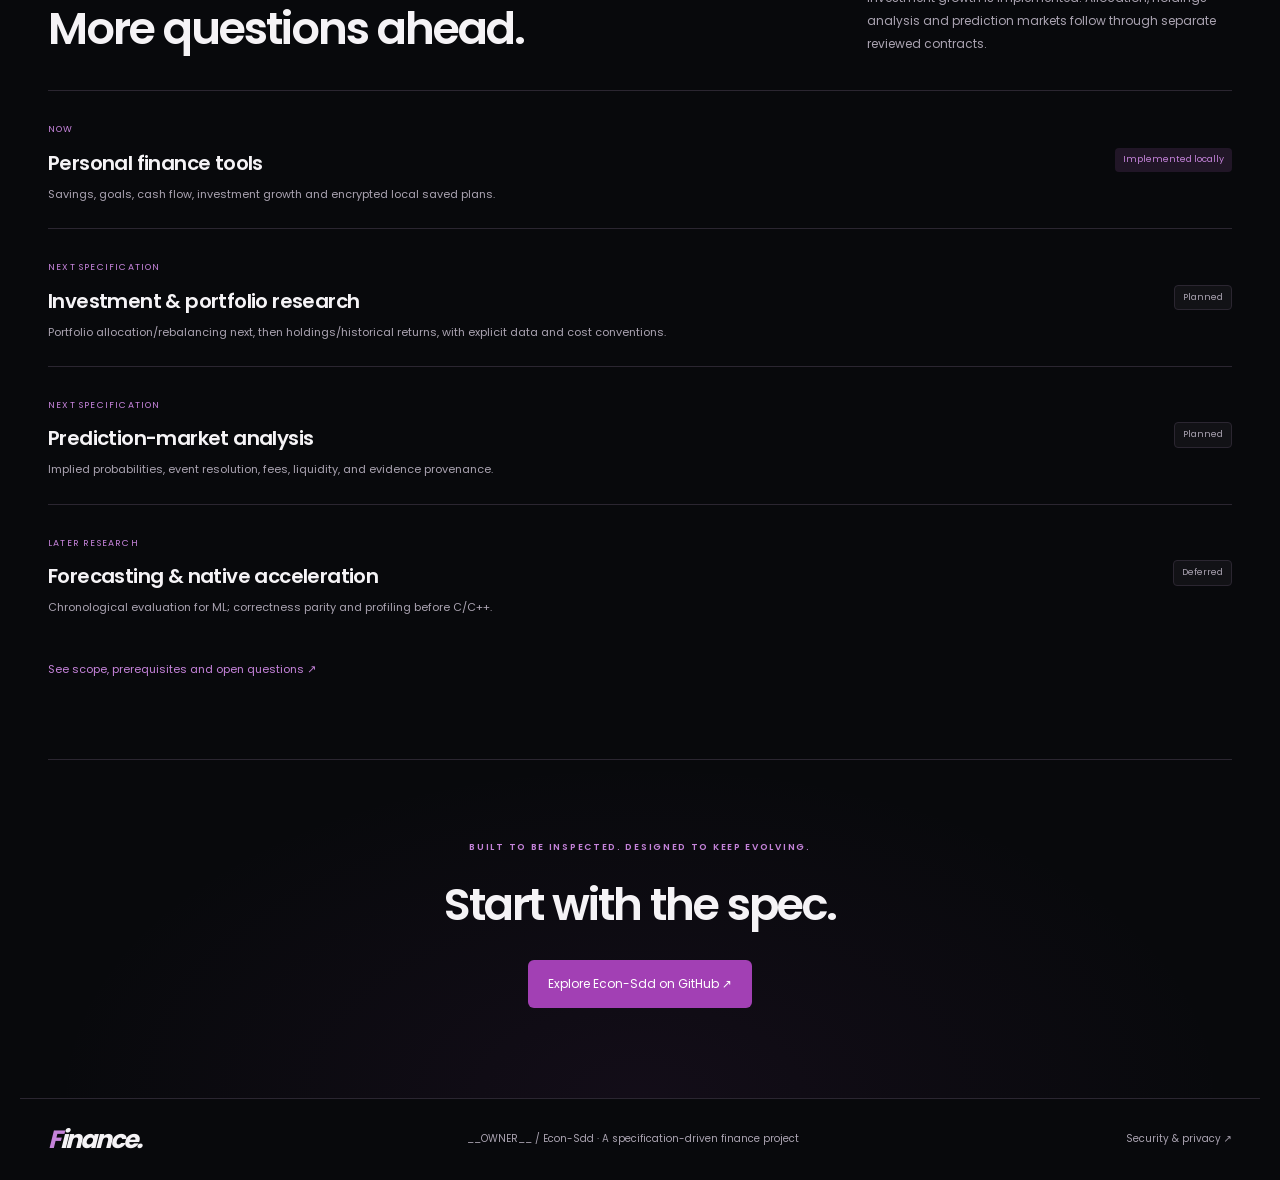
==== commit 2a062c6d: "Name local app and GitHub Pages website Finance" ====
--- a/site/index.html
+++ b/site/index.html
@@ -2,24 +2,24 @@
 <html lang="en">
 <head>
 <meta charset="utf-8"><meta name="viewport" content="width=device-width,initial-scale=1">
-<meta name="description" content="Econ: a Python finance app built through specifications, independently checked calculations, and tested implementation.">
-<meta name="theme-color" content="#08090c"><title>Econ · Finance, from the specification up</title>
+<meta name="description" content="Finance: a Python finance app built through specifications, independently checked calculations, and tested implementation.">
+<meta name="theme-color" content="#08090c"><title>Finance</title>
 <link rel="icon" href="assets/icon.svg" type="image/svg+xml"><link rel="stylesheet" href="assets/styles.css"><script src="assets/showcase.js" defer></script>
 </head>
 <body>
 <a class="skip" href="#main">Skip to content</a>
-<header class="topbar"><a class="brand" href="#" aria-label="Econ home"><span>E</span>con.</a><nav aria-label="Main navigation"><a href="#product">Product</a><a href="#method">Method</a><a href="#evidence">Evidence</a><a href="#roadmap">Roadmap</a></nav><a class="source-link" href="__REPOSITORY_URL__">Source on GitHub <span aria-hidden="true">↗</span></a></header>
+<header class="topbar"><a class="brand" href="#" aria-label="Finance home"><span>F</span>inance.</a><nav aria-label="Main navigation"><a href="#product">Product</a><a href="#method">Method</a><a href="#evidence">Evidence</a><a href="#roadmap">Roadmap</a></nav><a class="source-link" href="__REPOSITORY_URL__">Source on GitHub <span aria-hidden="true">↗</span></a></header>
 <main id="main">
 <section class="hero" aria-labelledby="hero-title"><div class="hero-copy"><p class="eyebrow"><span class="live-dot" aria-hidden="true"></span> An evolving project · v__VERSION__</p><h1>Finance, from the<br><em>specification up.</em></h1><p class="intro">A personal finance app with clear assumptions, inspectable calculations, and tests that connect back to the requirements.</p><div class="hero-actions"><a class="button primary" href="#product">Explore the product <span aria-hidden="true">↘</span></a><a class="button secondary" href="__REPOSITORY_URL__/blob/main/docs/traceability.md">Follow the evidence <span aria-hidden="true">↗</span></a></div><div class="stack" aria-label="Technology stack"><span>Python</span><span>FastAPI</span><span>Decimal</span><span>SQLite</span></div></div><aside class="build-card" aria-label="Build overview"><div class="card-top"><span class="small-label">Build notes / 001</span><span class="tag">In progress</span></div><div class="build-stat"><strong>__TEST_COUNT__</strong><span>passing checks<br>in this build</span></div><div class="build-line"><span>Calculation model</span><strong>Independent Python</strong></div><div class="build-line"><span>Saved plans</span><strong>Encrypted locally</strong></div><div class="build-line"><span>Public release</span><strong>Portfolio showcase</strong></div><p>This site presents the work. The full calculators and accounts run in the Python app.</p></aside></section>
 <section id="product" class="section product" aria-labelledby="product-title"><div class="section-heading"><div><p class="eyebrow">01 / Working software</p><h2 id="product-title">Small tools.<br>Explicit contracts.</h2></div><p>Savings, target-date goals, cash flow and investment growth share one Studio UI. These previews use labeled synthetic data.</p></div><div class="product-tabs" role="tablist" aria-label="Calculator previews"><button role="tab" id="tab-goal" aria-selected="true" aria-controls="panel-goal" tabindex="0">Reach a goal</button><button role="tab" id="tab-savings" aria-selected="false" aria-controls="panel-savings" tabindex="-1">Savings model</button><button role="tab" id="tab-cash" aria-selected="false" aria-controls="panel-cash" tabindex="-1">Cash flow</button><button role="tab" id="tab-investments" aria-selected="false" aria-controls="panel-investments" tabindex="-1">Investment growth</button></div>
 <div class="preview-panel" id="panel-goal" role="tabpanel" aria-labelledby="tab-goal"><div class="preview-copy"><span class="tag">Implemented</span><h3>Give the goal<br>a monthly number.</h3><p>Choose a target date. Python finds the smallest monthly deposit that reaches the modeled target, rounded upward to the currency’s minor unit.</p><dl class="example-grid"><div><dt>Starting balance</dt><dd>$1,000</dd></div><div><dt>Target</dt><dd>$5,000</dd></div><div><dt>Annual effective rate</dt><dd>5%</dd></div><div><dt>Complete periods</dt><dd>24 months</dd></div></dl><div class="example-result"><span>Required monthly deposit</span><strong>$154.92 <small>USD</small></strong></div><p class="caption">Precomputed example · month-end deposits · conditional on the entered rate. Partial final months are excluded.</p><a class="text-link" href="__REPOSITORY_URL__/blob/main/docs/goal-spec.md">Read the goal specification ↗</a></div><a class="preview-image" href="assets/goal.png" aria-label="Open the full savings goal screenshot"><img src="assets/goal.png" alt="The implemented Studio savings-goal calculator showing a synthetic $5,000 target and $154.92 monthly deposit" width="1440" height="1574" fetchpriority="high"></a></div>
 <div class="preview-panel" id="panel-savings" role="tabpanel" aria-labelledby="tab-savings" hidden><div class="preview-copy"><span class="tag">Implemented</span><h3>The arithmetic<br>comes first.</h3><p>Starting capital and fixed monthly deposits grow under an explicit annual-effective rate convention. Timing, currency precision, and rounding are part of the contract.</p><dl class="example-grid"><div><dt>Starting balance</dt><dd>$1,000</dd></div><div><dt>Monthly deposit</dt><dd>$100</dd></div><div><dt>Annual effective rate</dt><dd>5%</dd></div><div><dt>Duration</dt><dd>12 months</dd></div></dl><div class="example-result"><span>Modeled ending balance</span><strong>$2,277.26 <small>USD</small></strong></div><p class="caption">Precomputed example · month-end deposits · before tax, fees and inflation. An independent cash-flow sum checks the result.</p><a class="text-link" href="__REPOSITORY_URL__/blob/main/docs/math-spec.md">Inspect the model and references ↗</a></div><div class="formula-card" aria-label="Savings model walkthrough"><p class="small-label">SAV-M01 / Annual effective rate</p><div class="formula">i = (1 + R/100)<sup>1/12</sup> − 1</div><p>Convert the annual rate to an effective monthly rate.</p><div class="formula">B<sub>m</sub> = B<sub>m−1</sub>(1 + i) + C</div><p>Accrue interest, then add a month-end contribution.</p><div class="formula-details"><span>Opening balance → monthly accrual → deposit → closing balance</span><strong>Decimal arithmetic · local precision context</strong></div></div></div>
 <div class="preview-panel" id="panel-cash" role="tabpanel" aria-labelledby="tab-cash" hidden><div class="preview-copy"><span class="tag">Implemented</span><h3>See what comes in.<br>Know what is left.</h3><p>Editable monthly categories make income, spending, and the surplus or shortfall visible together. Transfers between your own accounts are excluded.</p><dl class="example-grid"><div><dt>Monthly income</dt><dd>$4,500</dd></div><div><dt>Monthly expenses</dt><dd>$3,000</dd></div></dl><div class="example-result"><span>Left before savings allocations</span><strong>$1,500.00 <small>USD</small></strong></div><p class="caption">Precomputed example · monthly totals · no daily cash timing. Zero income leaves the spending ratio undefined.</p><a class="text-link" href="__REPOSITORY_URL__/blob/main/docs/cash-flow-spec.md">Read the cash flow contract ↗</a></div><a class="preview-image" href="assets/cash-flow.png" aria-label="Open the full cash flow screenshot"><img src="assets/cash-flow.png" alt="The working cash flow calculator with synthetic income, expense categories and a $1,500 monthly surplus" width="1440" height="1430" loading="lazy"></a></div>
-<div class="preview-panel" id="panel-investments" role="tabpanel" aria-labelledby="tab-investments" hidden><div class="preview-copy"><span class="tag">Implemented locally</span><h3>See what grows.<br>See what it costs.</h3><p>Manual total-return assumptions, fixed contributions, monthly portfolio fees and inflation share an inspectable Python contract.</p><dl class="example-grid"><div><dt>Initial investment</dt><dd>$10,000</dd></div><div><dt>Monthly contribution</dt><dd>$250</dd></div><div><dt>Gross annual effective return</dt><dd>5%</dd></div><div><dt>Duration</dt><dd>120 months</dd></div><div><dt>Annual nominal portfolio fee</dt><dd>0.5%, divided monthly</dd></div><div><dt>Annual effective inflation</dt><dd>2%</dd></div></dl><div class="example-result"><span>Nominal ending balance, after modeled fees</span><strong>$53,067.70 <small>USD</small></strong></div><p class="caption">Precomputed synthetic example · month-end contributions · before tax. Fees deducted: $1,495.46; fee impact on ending value: $1,812.04. Start-period purchasing power: $43,534.00. Constant assumptions, not a market forecast.</p><a class="text-link" href="__REPOSITORY_URL__/blob/main/docs/investment-spec.md">Read the investment contract ↗</a></div><a class="preview-image" href="assets/investments.png" aria-label="Open the investment growth screenshot"><img src="assets/investments.png" alt="Studio investment growth calculator with synthetic contributions, fees, inflation and a nominal $53,067.70 ending balance" width="1425" height="1674" loading="lazy"></a></div>
+<div class="preview-panel" id="panel-investments" role="tabpanel" aria-labelledby="tab-investments" hidden><div class="preview-copy"><span class="tag">Implemented locally</span><h3>See what grows.<br>See what it costs.</h3><p>Manual total-return assumptions, fixed contributions, monthly portfolio fees and inflation share an inspectable Python contract.</p><dl class="example-grid"><div><dt>Initial investment</dt><dd>$10,000</dd></div><div><dt>Monthly contribution</dt><dd>$250</dd></div><div><dt>Gross annual effective return</dt><dd>5%</dd></div><div><dt>Duration</dt><dd>120 months</dd></div><div><dt>Annual nominal portfolio fee</dt><dd>0.5%, divided monthly</dd></div><div><dt>Annual effective inflation</dt><dd>2%</dd></div></dl><div class="example-result"><span>Nominal ending balance, after modeled fees</span><strong>$53,067.70 <small>USD</small></strong></div><p class="caption">Precomputed synthetic example · month-end contributions · before tax. Fees deducted: $1,495.46; fee impact on ending value: $1,812.04. Start-period purchasing power: $43,534.00. Constant assumptions, not a market forecast.</p><a class="text-link" href="__REPOSITORY_URL__/blob/main/docs/investment-spec.md">Read the investment contract ↗</a></div><a class="preview-image" href="assets/investments.png" aria-label="Open the investment growth screenshot"><img src="assets/investments.png" alt="Studio investment growth calculator with synthetic contributions, fees, inflation and a nominal $53,067.70 ending balance" width="1440" height="1668" loading="lazy"></a></div>
 <div class="site-boundary"><span aria-hidden="true">↳</span><p><strong>A showcase, with source you can run.</strong> GitHub Pages hosts this static walkthrough. The Python app provides the live calculations, sign-in and encrypted saved plans when run locally. This page collects no calculator inputs.</p><a href="__REPOSITORY_URL__#run-locally">Run the app ↗</a></div></section>
 <section id="method" class="section" aria-labelledby="method-title"><div class="section-heading"><div><p class="eyebrow">02 / Specification-driven development</p><h2 id="method-title">Make the reasoning<br>reviewable.</h2></div><p>The spec owns the behavior. The implementation stays small enough to check against it.</p></div><ol class="method-grid"><li><span>01</span><h3>Define the contract</h3><p>Inputs, units, timing, valid ranges, rounding, edge cases, and numbered acceptance criteria.</p><a href="__REPOSITORY_URL__/blob/main/docs/product-spec.md">Product specification ↗</a></li><li><span>02</span><h3>Implement a bounded slice</h3><p>Pure Python calculations stay separate from the web UI, file adapters, and account storage.</p><a href="__REPOSITORY_URL__/blob/main/docs/architecture.md">Architecture decisions ↗</a></li><li><span>03</span><h3>Check independently</h3><p>Cash-flow sums, exact fractions, integer currency units, boundaries, and useful invariants.</p><a href="__REPOSITORY_URL__/tree/main/tests">Read the tests ↗</a></li><li><span>04</span><h3>Record what passed</h3><p>Report actual verification, unresolved limits, model versions, and the next milestone.</p><a href="__REPOSITORY_URL__/blob/main/docs/plan.md">Milestone evidence ↗</a></li></ol></section>
 <section id="evidence" class="section evidence" aria-labelledby="evidence-title"><div class="section-heading"><div><p class="eyebrow">03 / Inspect the work</p><h2 id="evidence-title">More than a screenshot.</h2></div><p>Requirements, numerical references and security boundaries have specific places in the repository.</p></div><div class="evidence-grid"><a href="__REPOSITORY_URL__/blob/main/docs/traceability.md"><span class="evidence-icon">↗</span><h3>Requirement → code → test</h3><p>Follow an acceptance criterion through its model, implementation and verification.</p><span class="text-link">Traceability map ↗</span></a><a href="__REPOSITORY_URL__/blob/main/docs/account-spec.md"><span class="evidence-icon">◇</span><h3>Account and data boundaries</h3><p>SQLite, Argon2id credentials, authenticated encryption, ownership checks and session lifecycle.</p><span class="text-link">Account specification ↗</span></a><a href="__REPOSITORY_URL__/blob/main/docs/deployment.md"><span class="evidence-icon">⊞</span><h3>A careful public release</h3><p>Private runtime data stays outside Git and Pages. Backend deployment has its own pending contract.</p><span class="text-link">Deployment boundary ↗</span></a></div><p class="evidence-note">Passing checks are evidence within the defined test scope. They do not establish investment performance, exhaustive coverage or an independent security audit.</p></section>
 <section id="roadmap" class="section" aria-labelledby="roadmap-title"><div class="section-heading"><div><p class="eyebrow">04 / Still being built</p><h2 id="roadmap-title">A foundation.<br>More questions ahead.</h2></div><p>Investment growth is implemented. Allocation, holdings analysis and prediction markets follow through separate reviewed contracts.</p></div><div class="roadmap"><article><div><span class="phase">Now</span><h3>Personal finance tools</h3><p>Savings, goals, cash flow, investment growth and encrypted local saved plans.</p></div><span class="tag">Implemented locally</span></article><article><div><span class="phase">Next specification</span><h3>Investment & portfolio research</h3><p>Portfolio allocation/rebalancing next, then holdings/historical returns, with explicit data and cost conventions.</p></div><span class="tag planned">Planned</span></article><article><div><span class="phase">Next specification</span><h3>Prediction-market analysis</h3><p>Implied probabilities, event resolution, fees, liquidity, and evidence provenance.</p></div><span class="tag planned">Planned</span></article><article><div><span class="phase">Later research</span><h3>Forecasting & native acceleration</h3><p>Chronological evaluation for ML; correctness parity and profiling before C/C++.</p></div><span class="tag planned">Deferred</span></article></div><a class="text-link roadmap-link" href="__REPOSITORY_URL__/blob/main/docs/roadmap.md">See scope, prerequisites and open questions ↗</a></section>
 <section class="closing"><p class="eyebrow">Built to be inspected. Designed to keep evolving.</p><h2>Start with the spec.</h2><a class="button primary" href="__REPOSITORY_URL__">Explore Econ-Sdd on GitHub ↗</a></section>
-</main><footer><a class="brand" href="#"><span>E</span>con.</a><p>__OWNER__ / Econ-Sdd · A specification-driven finance project</p><a href="__REPOSITORY_URL__/blob/main/SECURITY.md">Security & privacy ↗</a></footer>
+</main><footer><a class="brand" href="#"><span>F</span>inance.</a><p>__OWNER__ / Econ-Sdd · A specification-driven finance project</p><a href="__REPOSITORY_URL__/blob/main/SECURITY.md">Security & privacy ↗</a></footer>
 </body></html>
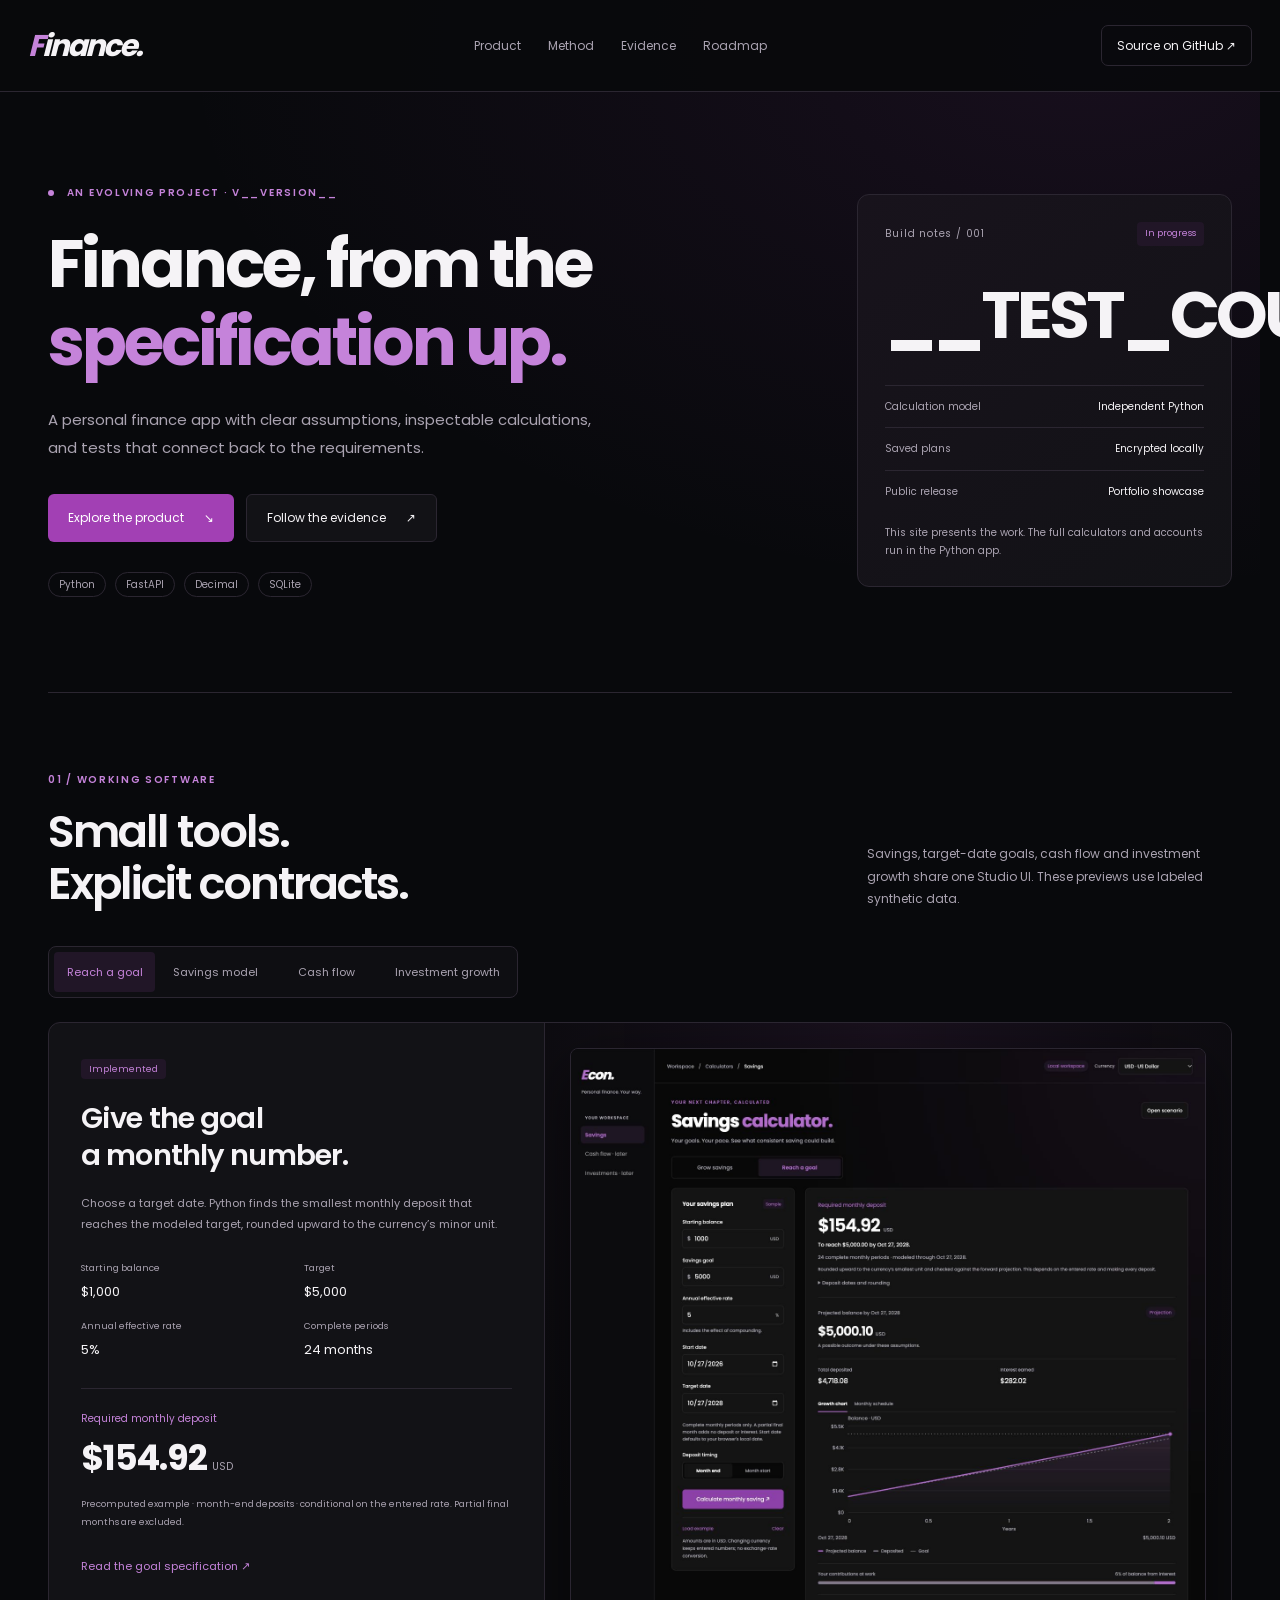
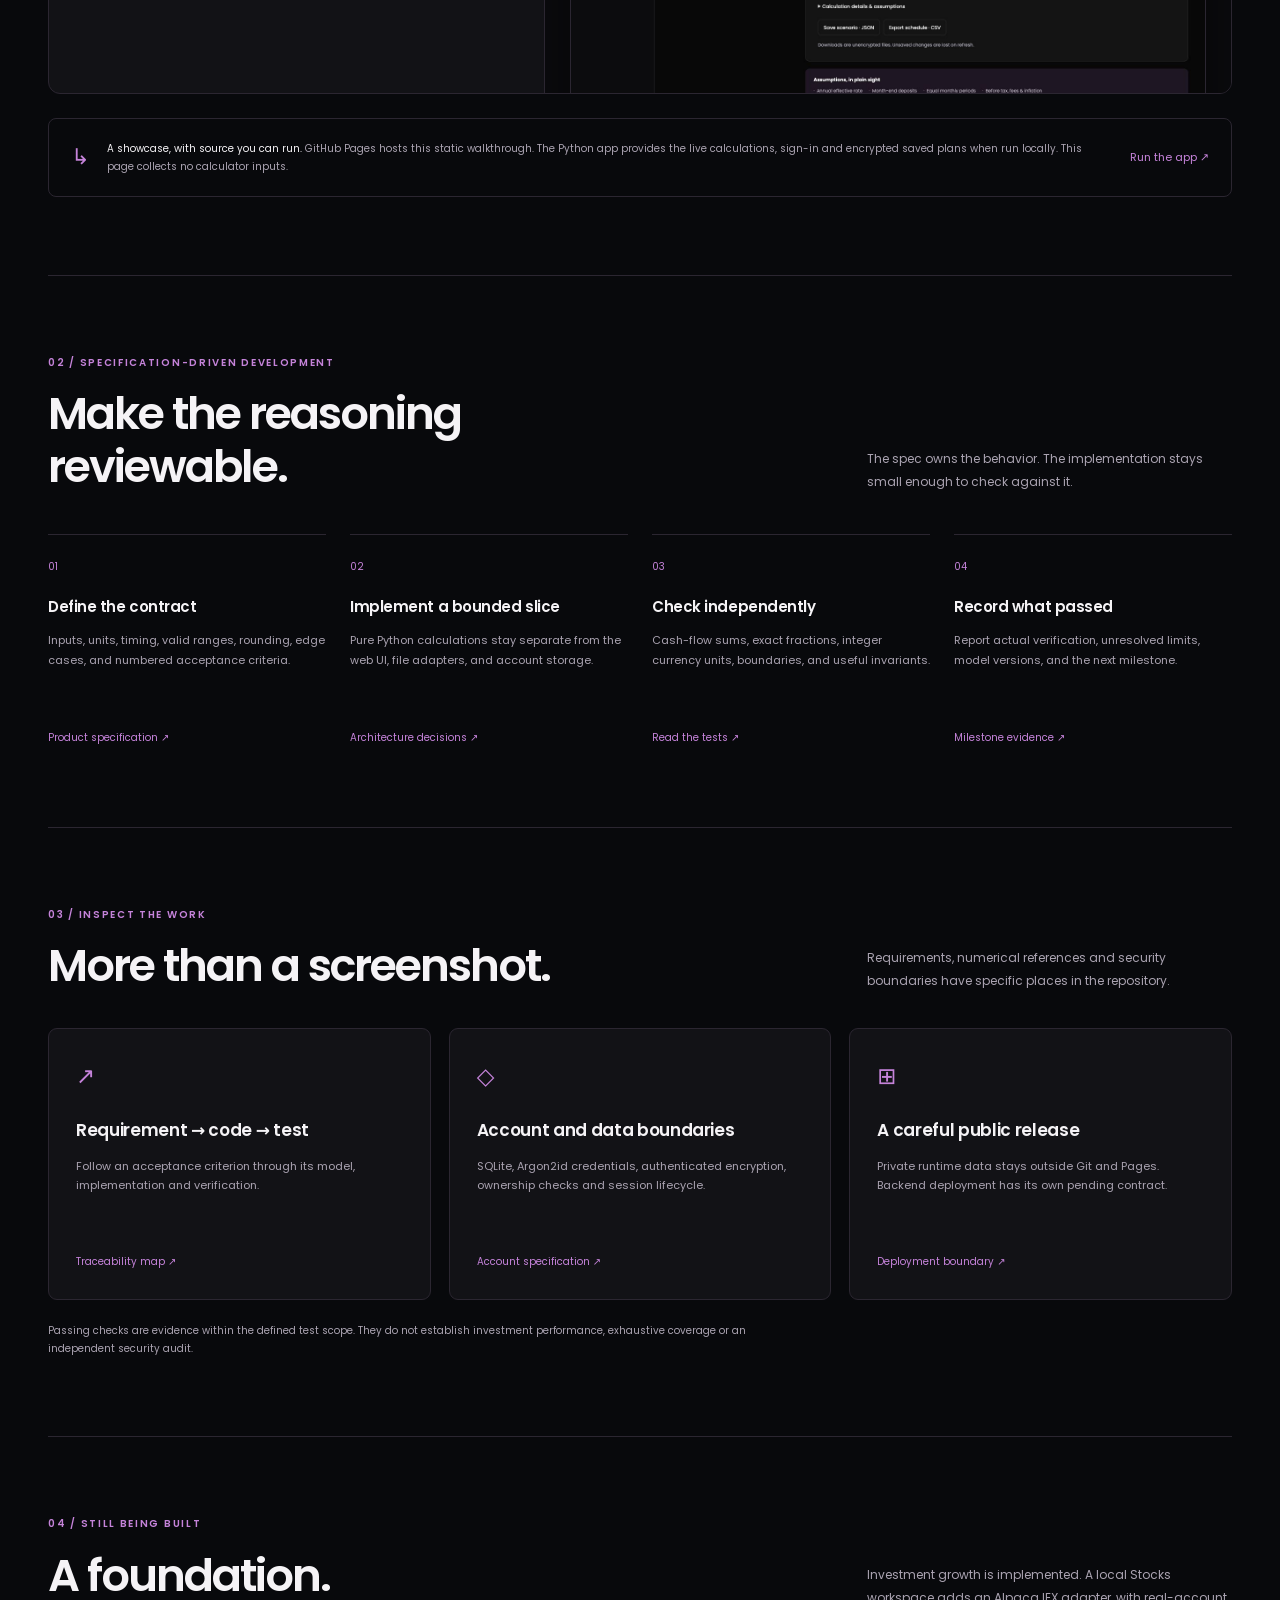
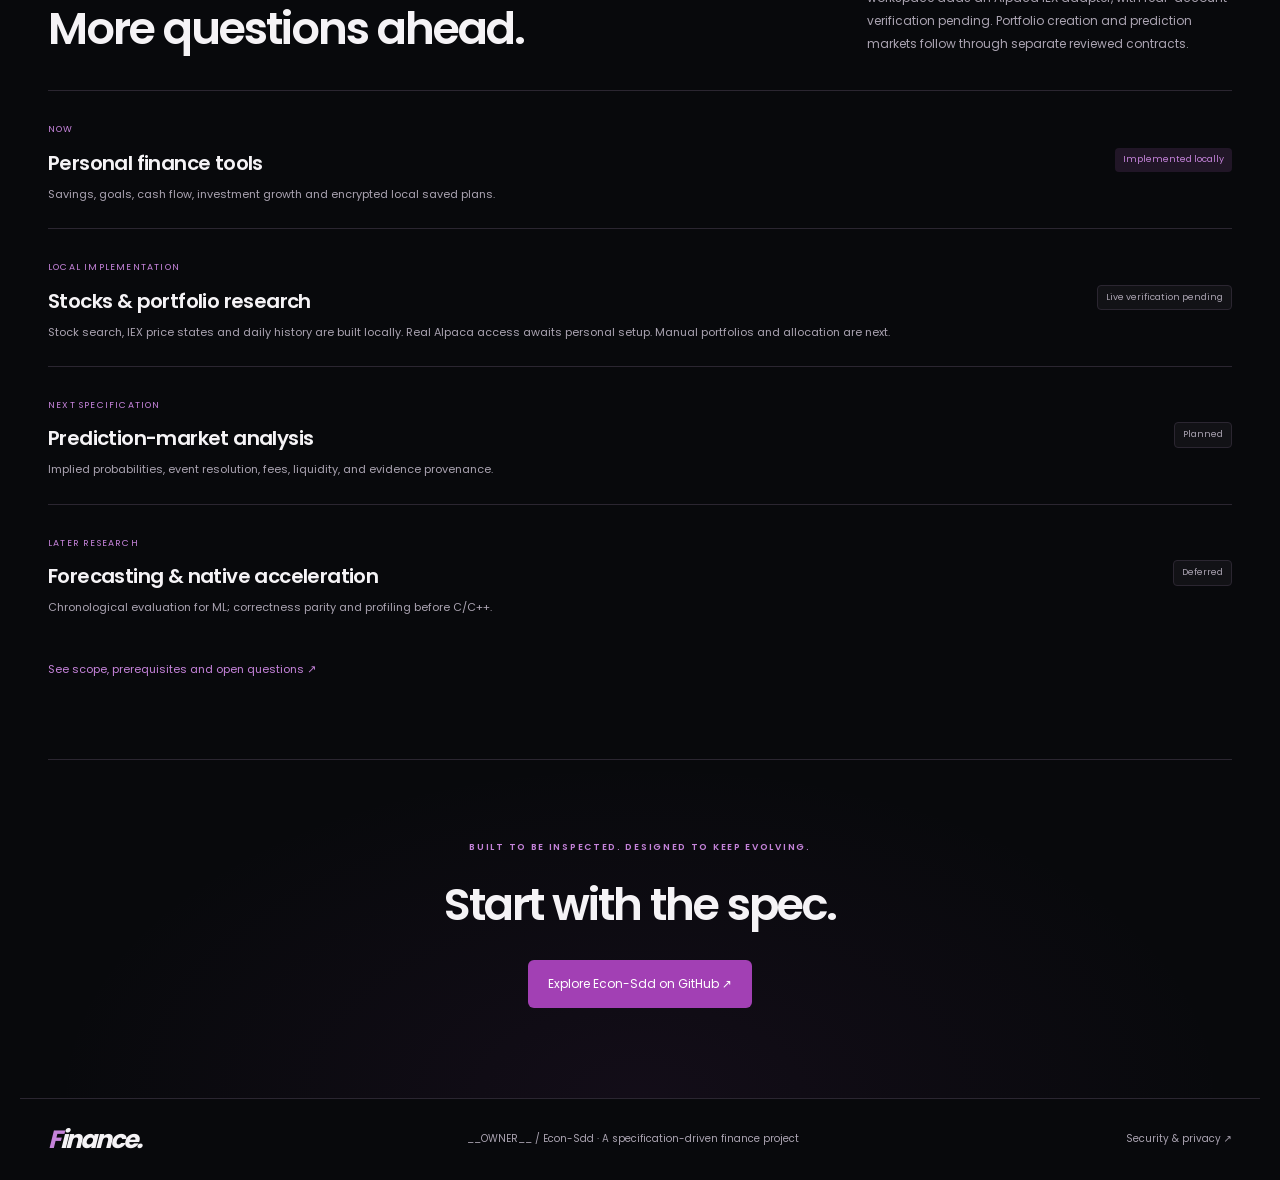
==== commit aac515fc: "Implement personal Stocks workspace with read-only Alpaca IEX adapter" ====
--- a/site/index.html
+++ b/site/index.html
@@ -19,7 +19,7 @@
 <div class="site-boundary"><span aria-hidden="true">↳</span><p><strong>A showcase, with source you can run.</strong> GitHub Pages hosts this static walkthrough. The Python app provides the live calculations, sign-in and encrypted saved plans when run locally. This page collects no calculator inputs.</p><a href="__REPOSITORY_URL__#run-locally">Run the app ↗</a></div></section>
 <section id="method" class="section" aria-labelledby="method-title"><div class="section-heading"><div><p class="eyebrow">02 / Specification-driven development</p><h2 id="method-title">Make the reasoning<br>reviewable.</h2></div><p>The spec owns the behavior. The implementation stays small enough to check against it.</p></div><ol class="method-grid"><li><span>01</span><h3>Define the contract</h3><p>Inputs, units, timing, valid ranges, rounding, edge cases, and numbered acceptance criteria.</p><a href="__REPOSITORY_URL__/blob/main/docs/product-spec.md">Product specification ↗</a></li><li><span>02</span><h3>Implement a bounded slice</h3><p>Pure Python calculations stay separate from the web UI, file adapters, and account storage.</p><a href="__REPOSITORY_URL__/blob/main/docs/architecture.md">Architecture decisions ↗</a></li><li><span>03</span><h3>Check independently</h3><p>Cash-flow sums, exact fractions, integer currency units, boundaries, and useful invariants.</p><a href="__REPOSITORY_URL__/tree/main/tests">Read the tests ↗</a></li><li><span>04</span><h3>Record what passed</h3><p>Report actual verification, unresolved limits, model versions, and the next milestone.</p><a href="__REPOSITORY_URL__/blob/main/docs/plan.md">Milestone evidence ↗</a></li></ol></section>
 <section id="evidence" class="section evidence" aria-labelledby="evidence-title"><div class="section-heading"><div><p class="eyebrow">03 / Inspect the work</p><h2 id="evidence-title">More than a screenshot.</h2></div><p>Requirements, numerical references and security boundaries have specific places in the repository.</p></div><div class="evidence-grid"><a href="__REPOSITORY_URL__/blob/main/docs/traceability.md"><span class="evidence-icon">↗</span><h3>Requirement → code → test</h3><p>Follow an acceptance criterion through its model, implementation and verification.</p><span class="text-link">Traceability map ↗</span></a><a href="__REPOSITORY_URL__/blob/main/docs/account-spec.md"><span class="evidence-icon">◇</span><h3>Account and data boundaries</h3><p>SQLite, Argon2id credentials, authenticated encryption, ownership checks and session lifecycle.</p><span class="text-link">Account specification ↗</span></a><a href="__REPOSITORY_URL__/blob/main/docs/deployment.md"><span class="evidence-icon">⊞</span><h3>A careful public release</h3><p>Private runtime data stays outside Git and Pages. Backend deployment has its own pending contract.</p><span class="text-link">Deployment boundary ↗</span></a></div><p class="evidence-note">Passing checks are evidence within the defined test scope. They do not establish investment performance, exhaustive coverage or an independent security audit.</p></section>
-<section id="roadmap" class="section" aria-labelledby="roadmap-title"><div class="section-heading"><div><p class="eyebrow">04 / Still being built</p><h2 id="roadmap-title">A foundation.<br>More questions ahead.</h2></div><p>Investment growth is implemented. Allocation, holdings analysis and prediction markets follow through separate reviewed contracts.</p></div><div class="roadmap"><article><div><span class="phase">Now</span><h3>Personal finance tools</h3><p>Savings, goals, cash flow, investment growth and encrypted local saved plans.</p></div><span class="tag">Implemented locally</span></article><article><div><span class="phase">Next specification</span><h3>Investment & portfolio research</h3><p>Portfolio allocation/rebalancing next, then holdings/historical returns, with explicit data and cost conventions.</p></div><span class="tag planned">Planned</span></article><article><div><span class="phase">Next specification</span><h3>Prediction-market analysis</h3><p>Implied probabilities, event resolution, fees, liquidity, and evidence provenance.</p></div><span class="tag planned">Planned</span></article><article><div><span class="phase">Later research</span><h3>Forecasting & native acceleration</h3><p>Chronological evaluation for ML; correctness parity and profiling before C/C++.</p></div><span class="tag planned">Deferred</span></article></div><a class="text-link roadmap-link" href="__REPOSITORY_URL__/blob/main/docs/roadmap.md">See scope, prerequisites and open questions ↗</a></section>
+<section id="roadmap" class="section" aria-labelledby="roadmap-title"><div class="section-heading"><div><p class="eyebrow">04 / Still being built</p><h2 id="roadmap-title">A foundation.<br>More questions ahead.</h2></div><p>Investment growth is implemented. A local Stocks workspace adds an Alpaca IEX adapter, with real-account verification pending. Portfolio creation and prediction markets follow through separate reviewed contracts.</p></div><div class="roadmap"><article><div><span class="phase">Now</span><h3>Personal finance tools</h3><p>Savings, goals, cash flow, investment growth and encrypted local saved plans.</p></div><span class="tag">Implemented locally</span></article><article><div><span class="phase">Local implementation</span><h3>Stocks & portfolio research</h3><p>Stock search, IEX price states and daily history are built locally. Real Alpaca access awaits personal setup. Manual portfolios and allocation are next.</p></div><span class="tag planned">Live verification pending</span></article><article><div><span class="phase">Next specification</span><h3>Prediction-market analysis</h3><p>Implied probabilities, event resolution, fees, liquidity, and evidence provenance.</p></div><span class="tag planned">Planned</span></article><article><div><span class="phase">Later research</span><h3>Forecasting & native acceleration</h3><p>Chronological evaluation for ML; correctness parity and profiling before C/C++.</p></div><span class="tag planned">Deferred</span></article></div><a class="text-link roadmap-link" href="__REPOSITORY_URL__/blob/main/docs/roadmap.md">See scope, prerequisites and open questions ↗</a></section>
 <section class="closing"><p class="eyebrow">Built to be inspected. Designed to keep evolving.</p><h2>Start with the spec.</h2><a class="button primary" href="__REPOSITORY_URL__">Explore Econ-Sdd on GitHub ↗</a></section>
 </main><footer><a class="brand" href="#"><span>F</span>inance.</a><p>__OWNER__ / Econ-Sdd · A specification-driven finance project</p><a href="__REPOSITORY_URL__/blob/main/SECURITY.md">Security & privacy ↗</a></footer>
 </body></html>
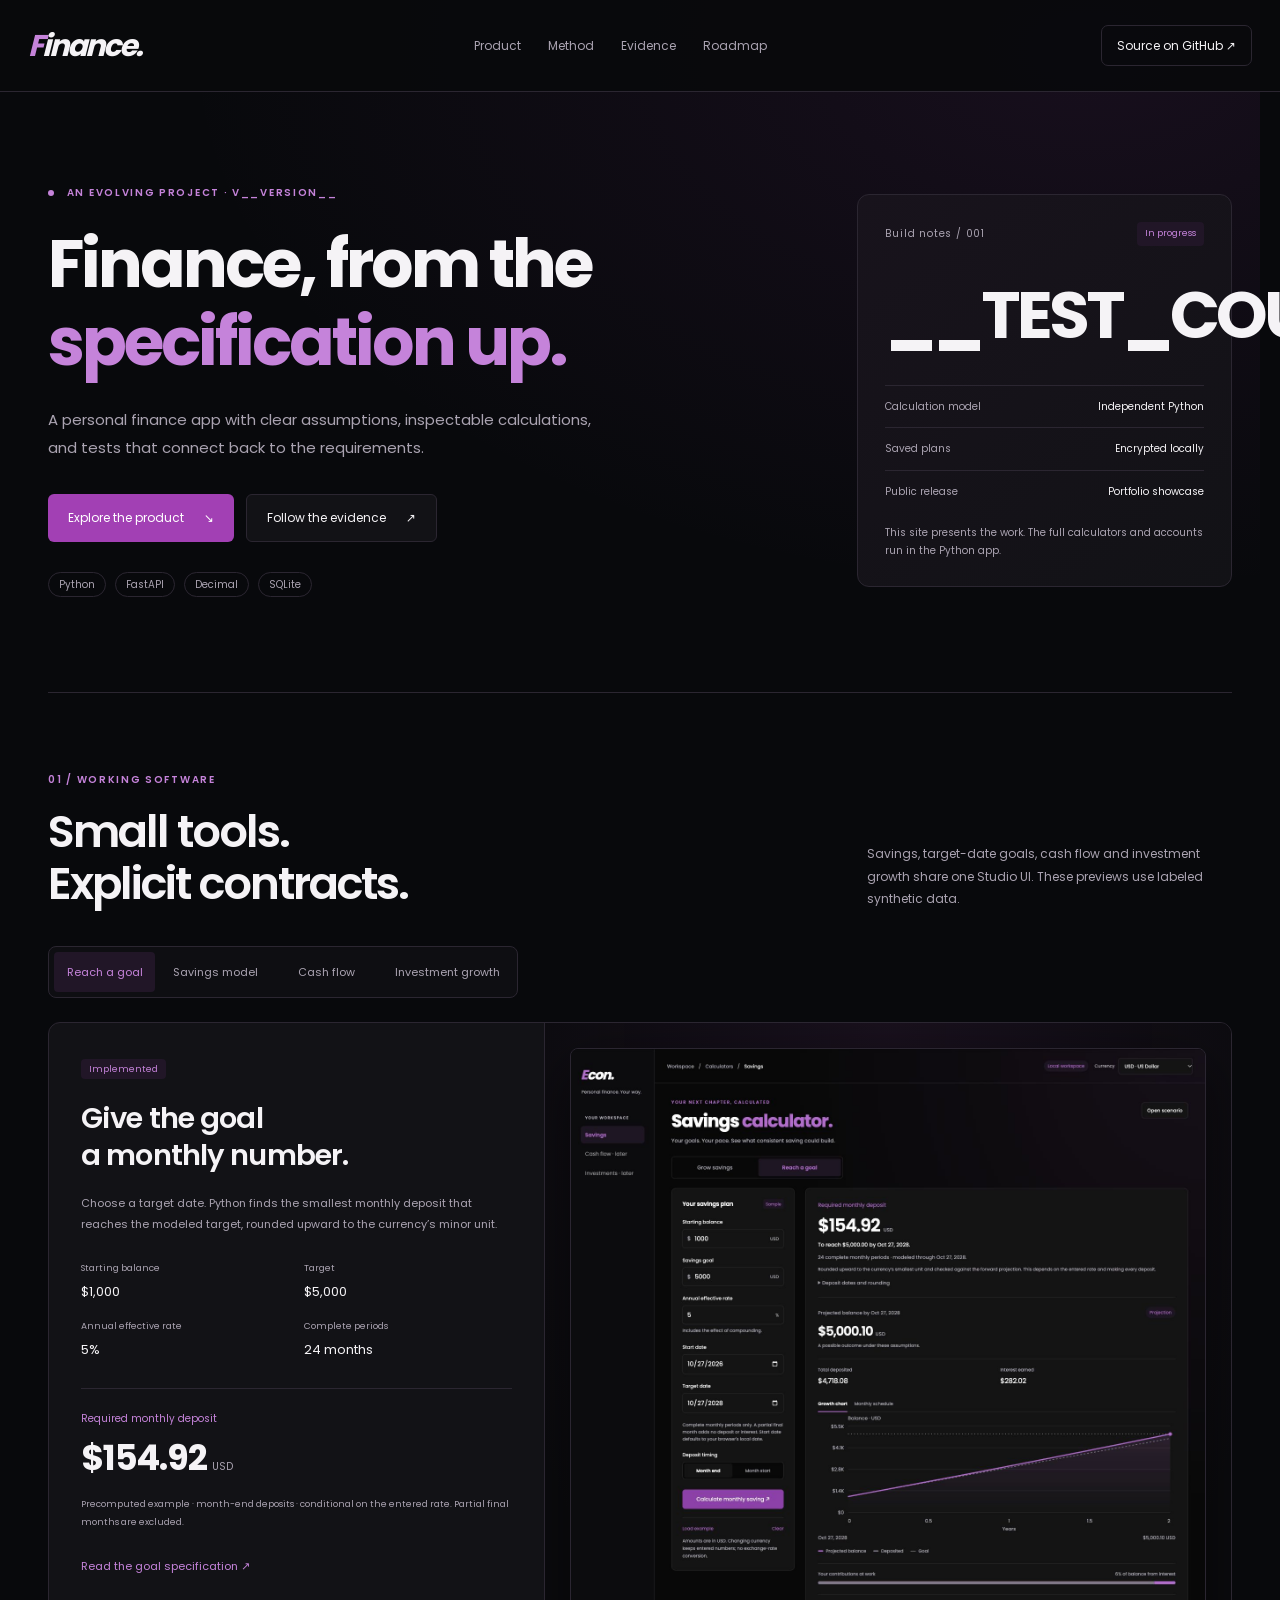
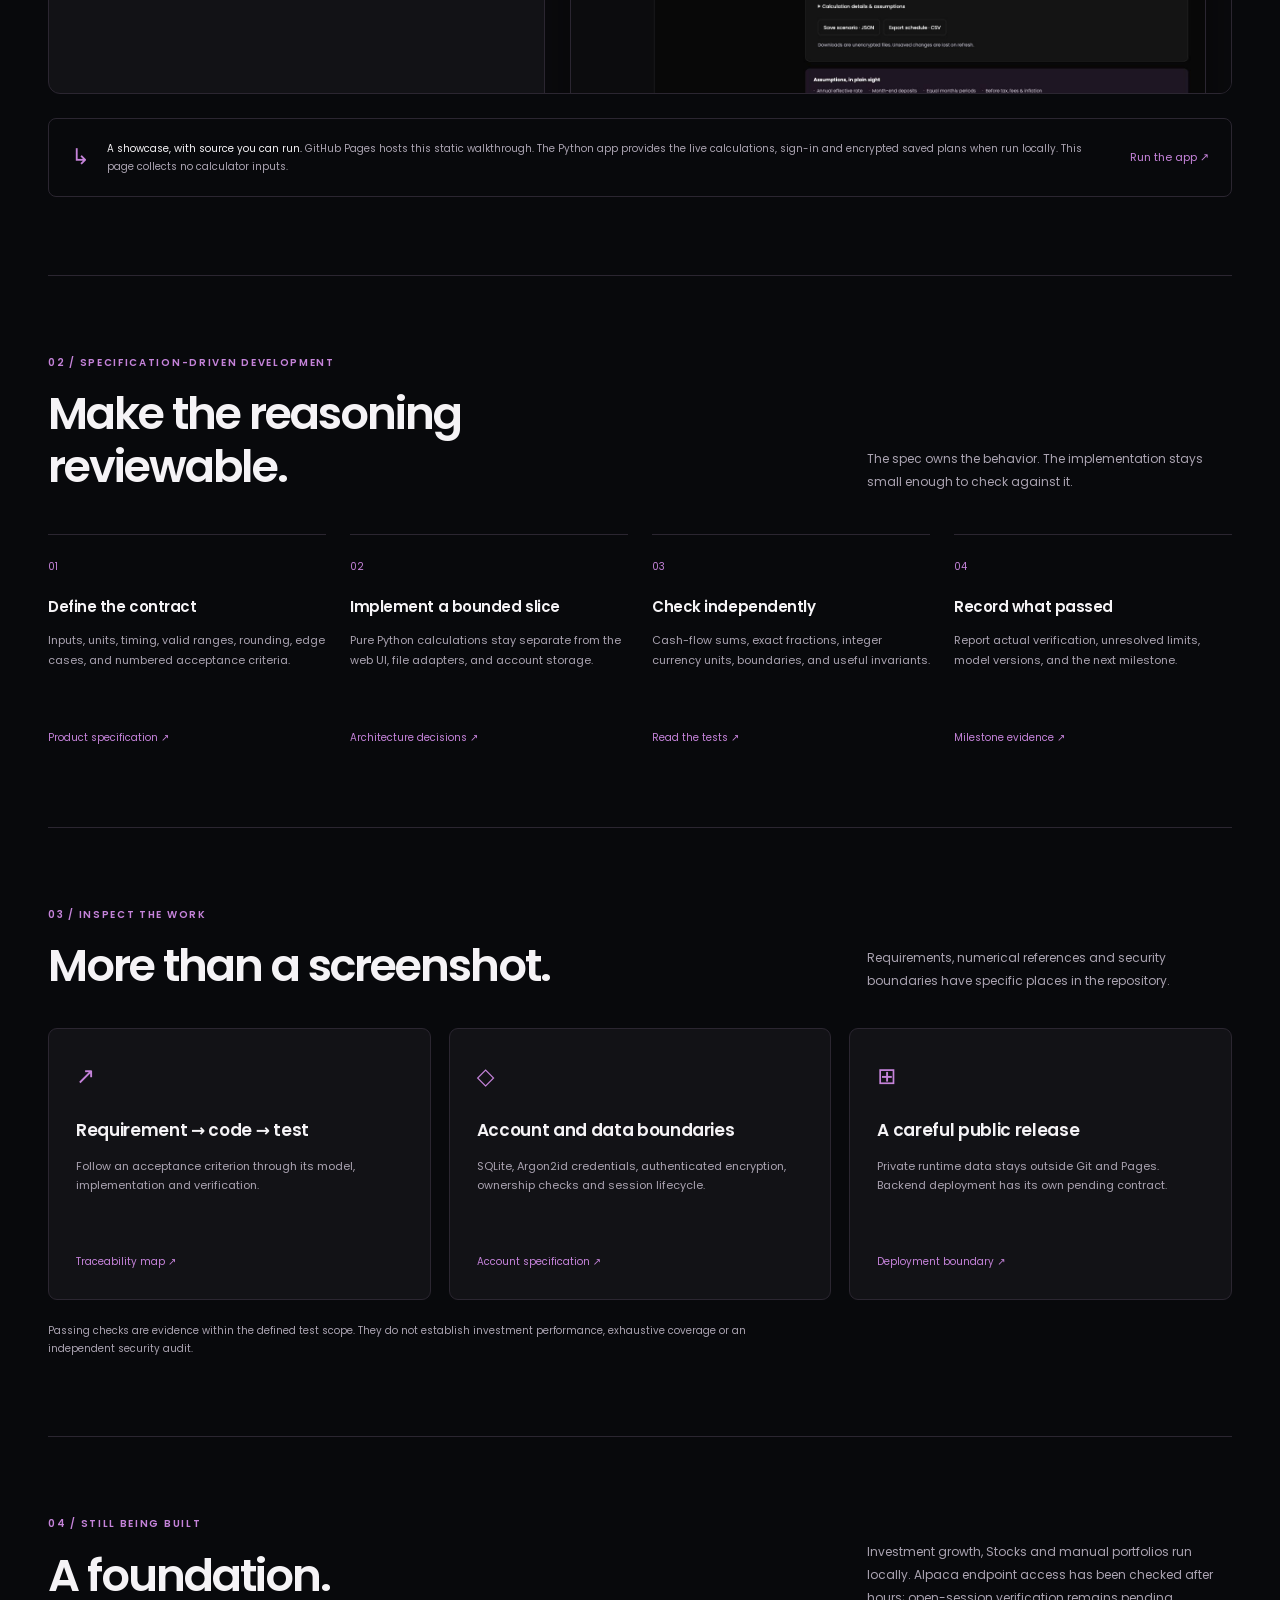
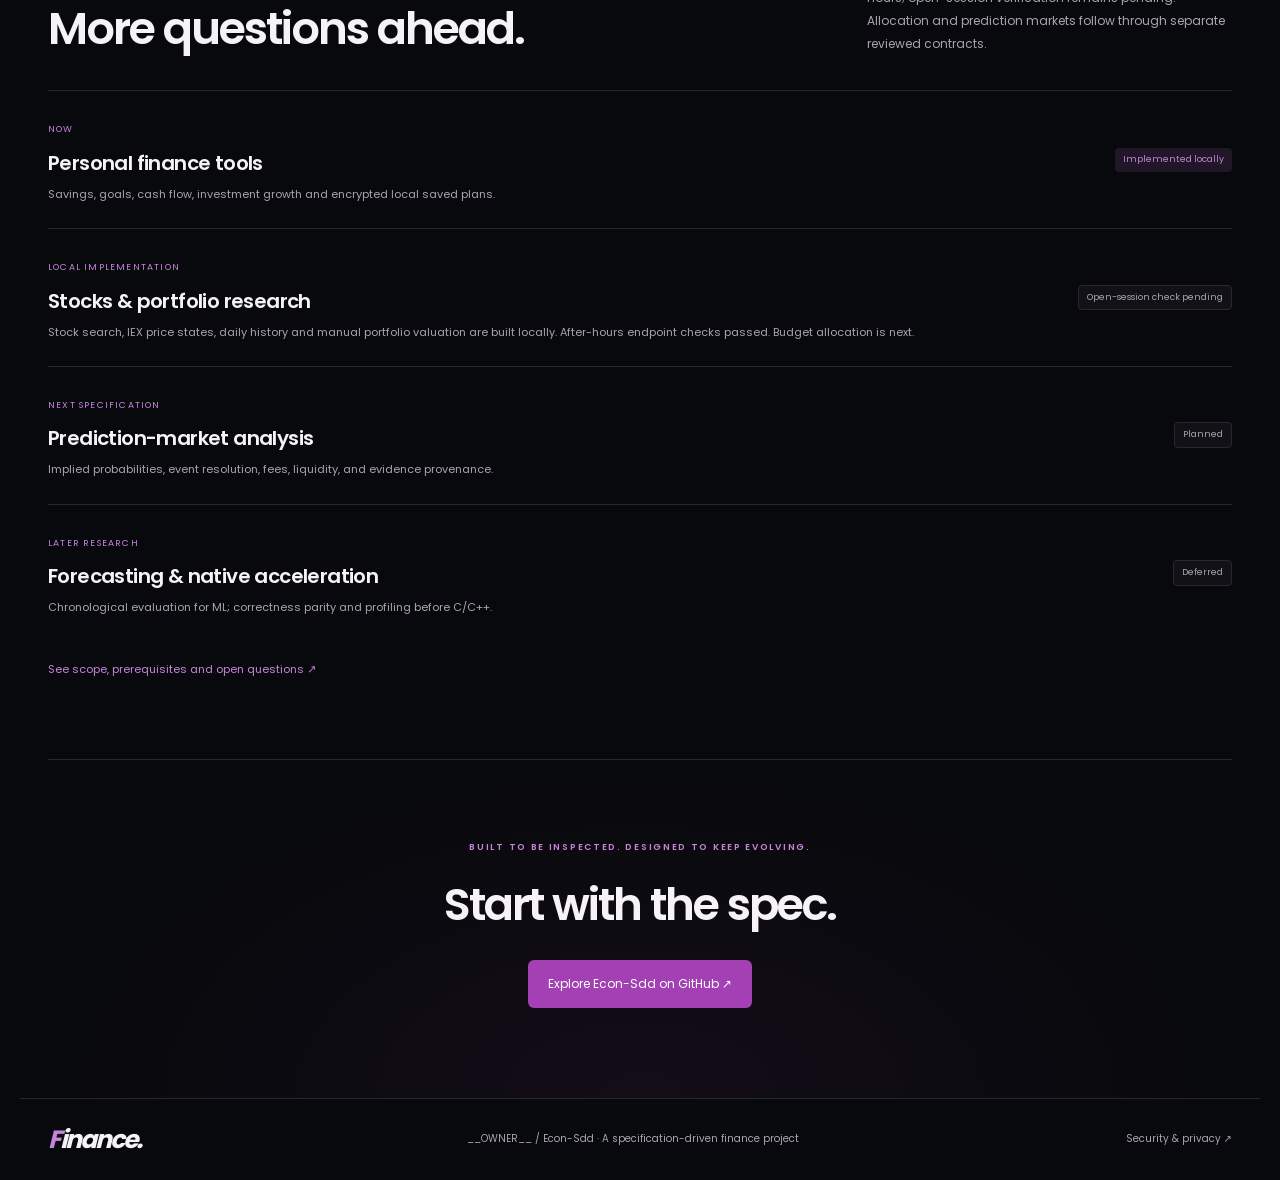
==== commit 982dedc5: "Implement manual portfolio holdings with Alpaca valuation and encrypted definitions" ====
--- a/site/index.html
+++ b/site/index.html
@@ -19,7 +19,7 @@
 <div class="site-boundary"><span aria-hidden="true">↳</span><p><strong>A showcase, with source you can run.</strong> GitHub Pages hosts this static walkthrough. The Python app provides the live calculations, sign-in and encrypted saved plans when run locally. This page collects no calculator inputs.</p><a href="__REPOSITORY_URL__#run-locally">Run the app ↗</a></div></section>
 <section id="method" class="section" aria-labelledby="method-title"><div class="section-heading"><div><p class="eyebrow">02 / Specification-driven development</p><h2 id="method-title">Make the reasoning<br>reviewable.</h2></div><p>The spec owns the behavior. The implementation stays small enough to check against it.</p></div><ol class="method-grid"><li><span>01</span><h3>Define the contract</h3><p>Inputs, units, timing, valid ranges, rounding, edge cases, and numbered acceptance criteria.</p><a href="__REPOSITORY_URL__/blob/main/docs/product-spec.md">Product specification ↗</a></li><li><span>02</span><h3>Implement a bounded slice</h3><p>Pure Python calculations stay separate from the web UI, file adapters, and account storage.</p><a href="__REPOSITORY_URL__/blob/main/docs/architecture.md">Architecture decisions ↗</a></li><li><span>03</span><h3>Check independently</h3><p>Cash-flow sums, exact fractions, integer currency units, boundaries, and useful invariants.</p><a href="__REPOSITORY_URL__/tree/main/tests">Read the tests ↗</a></li><li><span>04</span><h3>Record what passed</h3><p>Report actual verification, unresolved limits, model versions, and the next milestone.</p><a href="__REPOSITORY_URL__/blob/main/docs/plan.md">Milestone evidence ↗</a></li></ol></section>
 <section id="evidence" class="section evidence" aria-labelledby="evidence-title"><div class="section-heading"><div><p class="eyebrow">03 / Inspect the work</p><h2 id="evidence-title">More than a screenshot.</h2></div><p>Requirements, numerical references and security boundaries have specific places in the repository.</p></div><div class="evidence-grid"><a href="__REPOSITORY_URL__/blob/main/docs/traceability.md"><span class="evidence-icon">↗</span><h3>Requirement → code → test</h3><p>Follow an acceptance criterion through its model, implementation and verification.</p><span class="text-link">Traceability map ↗</span></a><a href="__REPOSITORY_URL__/blob/main/docs/account-spec.md"><span class="evidence-icon">◇</span><h3>Account and data boundaries</h3><p>SQLite, Argon2id credentials, authenticated encryption, ownership checks and session lifecycle.</p><span class="text-link">Account specification ↗</span></a><a href="__REPOSITORY_URL__/blob/main/docs/deployment.md"><span class="evidence-icon">⊞</span><h3>A careful public release</h3><p>Private runtime data stays outside Git and Pages. Backend deployment has its own pending contract.</p><span class="text-link">Deployment boundary ↗</span></a></div><p class="evidence-note">Passing checks are evidence within the defined test scope. They do not establish investment performance, exhaustive coverage or an independent security audit.</p></section>
-<section id="roadmap" class="section" aria-labelledby="roadmap-title"><div class="section-heading"><div><p class="eyebrow">04 / Still being built</p><h2 id="roadmap-title">A foundation.<br>More questions ahead.</h2></div><p>Investment growth is implemented. A local Stocks workspace adds an Alpaca IEX adapter, with real-account verification pending. Portfolio creation and prediction markets follow through separate reviewed contracts.</p></div><div class="roadmap"><article><div><span class="phase">Now</span><h3>Personal finance tools</h3><p>Savings, goals, cash flow, investment growth and encrypted local saved plans.</p></div><span class="tag">Implemented locally</span></article><article><div><span class="phase">Local implementation</span><h3>Stocks & portfolio research</h3><p>Stock search, IEX price states and daily history are built locally. Real Alpaca access awaits personal setup. Manual portfolios and allocation are next.</p></div><span class="tag planned">Live verification pending</span></article><article><div><span class="phase">Next specification</span><h3>Prediction-market analysis</h3><p>Implied probabilities, event resolution, fees, liquidity, and evidence provenance.</p></div><span class="tag planned">Planned</span></article><article><div><span class="phase">Later research</span><h3>Forecasting & native acceleration</h3><p>Chronological evaluation for ML; correctness parity and profiling before C/C++.</p></div><span class="tag planned">Deferred</span></article></div><a class="text-link roadmap-link" href="__REPOSITORY_URL__/blob/main/docs/roadmap.md">See scope, prerequisites and open questions ↗</a></section>
+<section id="roadmap" class="section" aria-labelledby="roadmap-title"><div class="section-heading"><div><p class="eyebrow">04 / Still being built</p><h2 id="roadmap-title">A foundation.<br>More questions ahead.</h2></div><p>Investment growth, Stocks and manual portfolios run locally. Alpaca endpoint access has been checked after hours; open-session verification remains pending. Allocation and prediction markets follow through separate reviewed contracts.</p></div><div class="roadmap"><article><div><span class="phase">Now</span><h3>Personal finance tools</h3><p>Savings, goals, cash flow, investment growth and encrypted local saved plans.</p></div><span class="tag">Implemented locally</span></article><article><div><span class="phase">Local implementation</span><h3>Stocks & portfolio research</h3><p>Stock search, IEX price states, daily history and manual portfolio valuation are built locally. After-hours endpoint checks passed. Budget allocation is next.</p></div><span class="tag planned">Open-session check pending</span></article><article><div><span class="phase">Next specification</span><h3>Prediction-market analysis</h3><p>Implied probabilities, event resolution, fees, liquidity, and evidence provenance.</p></div><span class="tag planned">Planned</span></article><article><div><span class="phase">Later research</span><h3>Forecasting & native acceleration</h3><p>Chronological evaluation for ML; correctness parity and profiling before C/C++.</p></div><span class="tag planned">Deferred</span></article></div><a class="text-link roadmap-link" href="__REPOSITORY_URL__/blob/main/docs/roadmap.md">See scope, prerequisites and open questions ↗</a></section>
 <section class="closing"><p class="eyebrow">Built to be inspected. Designed to keep evolving.</p><h2>Start with the spec.</h2><a class="button primary" href="__REPOSITORY_URL__">Explore Econ-Sdd on GitHub ↗</a></section>
 </main><footer><a class="brand" href="#"><span>F</span>inance.</a><p>__OWNER__ / Econ-Sdd · A specification-driven finance project</p><a href="__REPOSITORY_URL__/blob/main/SECURITY.md">Security & privacy ↗</a></footer>
 </body></html>
